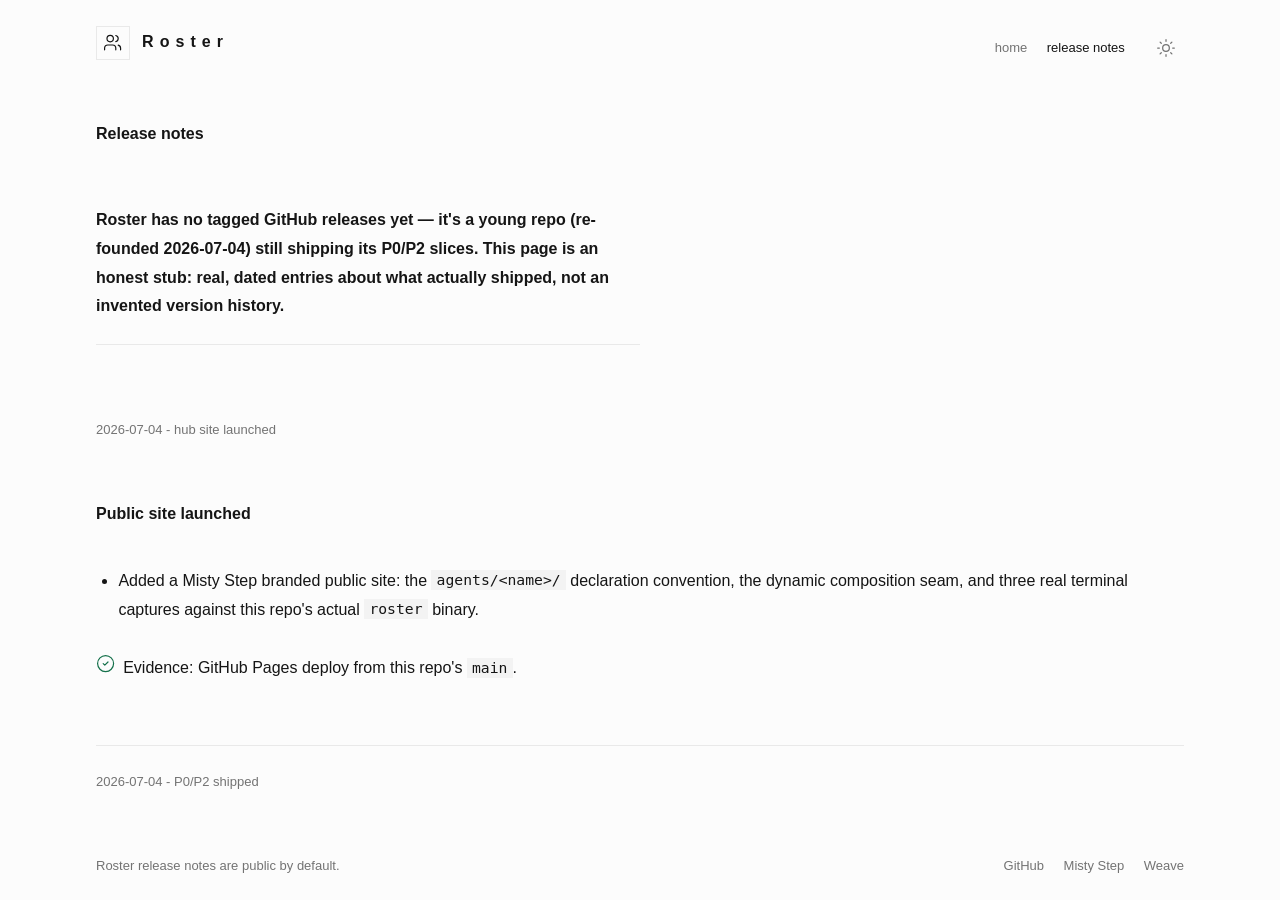
==== site/changelog.html @ 6fa7ceee "feat(site): add the Roster marketing site Pitches Roster as the declaration layer it actually is: ev" ====
<!doctype html>
<html lang="en">
  <head>
    <meta charset="utf-8" />
    <meta name="viewport" content="width=device-width, initial-scale=1" />
    <title>Roster release notes</title>
    <meta name="description" content="User-facing release notes for Roster." />
    <script>
      try {
        var m = localStorage.getItem('ae-mode');
        if (m === 'dark' || m === 'light') {
          document.documentElement.classList.add(m);
          document.documentElement.style.colorScheme = m;
        }
      } catch (e) {}
    </script>
    <link rel="stylesheet" href="aesthetic.css" />
    <link rel="stylesheet" href="marketing.css" />
  </head>
  <body>
    <svg aria-hidden="true" width="0" height="0" style="position: absolute">
      <symbol id="i-users" viewBox="0 0 24 24">
        <path d="M16 21v-2a4 4 0 0 0-4-4H6a4 4 0 0 0-4 4v2" />
        <path d="M16 3.128a4 4 0 0 1 0 7.744" />
        <path d="M22 21v-2a4 4 0 0 0-3-3.87" />
        <circle cx="9" cy="7" r="4" />
      </symbol>
      <symbol id="i-sun" viewBox="0 0 24 24">
        <circle cx="12" cy="12" r="4" />
        <path d="M12 2v2" />
        <path d="M12 20v2" />
        <path d="m4.93 4.93 1.41 1.41" />
        <path d="m17.66 17.66 1.41 1.41" />
        <path d="M2 12h2" />
        <path d="M20 12h2" />
        <path d="m6.34 17.66-1.41 1.41" />
        <path d="m19.07 4.93-1.41 1.41" />
      </symbol>
      <symbol id="i-moon" viewBox="0 0 24 24">
        <path d="M12 3a6 6 0 0 0 9 9 9 9 0 1 1-9-9Z" />
      </symbol>
      <symbol id="i-circle-check" viewBox="0 0 24 24">
        <circle cx="12" cy="12" r="10" />
        <path d="m9 12 2 2 4-4" />
      </symbol>
    </svg>

    <div class="ae-screen ae-wide">
      <header class="ae-bar msk-bar">
        <a class="ae-logo" href="./" aria-label="Roster home">
          <span class="ae-app-mark" aria-hidden="true">
            <svg class="ae-icon" data-lucide="users">
              <use href="#i-users" />
            </svg>
          </span>
          <span class="ae-name">Roster</span>
        </a>
        <span class="msk-actions">
          <nav class="ae-chrome msk-nav" aria-label="Site">
            <a href="./">home</a>
            <a href="changelog.html" aria-current="page">release notes</a>
          </nav>
          <button class="ae-mode" aria-label="toggle color mode">
            <svg class="ae-icon ae-sun"><use href="#i-sun" /></svg>
            <svg class="ae-icon ae-moon"><use href="#i-moon" /></svg>
          </button>
        </span>
      </header>

      <main class="ae-stage ae-stage-scroll">
        <article class="ae-doc msk-page" aria-labelledby="release-notes-title">
          <h1 id="release-notes-title">Release notes</h1>
          <p class="ae-lede">
            Roster has no tagged GitHub releases yet — it's a young repo
            (re-founded 2026-07-04) still shipping its P0/P2 slices. This page
            is an honest stub: real, dated entries about what actually
            shipped, not an invented version history.
          </p>

          <section class="msk-release">
            <p class="ae-chrome">2026-07-04 - hub site launched</p>
            <h2>Public site launched</h2>
            <ul>
              <li>
                Added a Misty Step branded public site: the
                <code>agents/&lt;name&gt;/</code> declaration convention, the
                dynamic composition seam, and three real terminal captures
                against this repo's actual <code>roster</code> binary.
              </li>
            </ul>
            <p class="ae-status">
              <svg class="ae-icon ae-ok" data-lucide="circle-check">
                <use href="#i-circle-check" />
              </svg>
              <span class="ae-status-label"
                >Evidence: GitHub Pages deploy from this repo's
                <code>main</code>.</span
              >
            </p>
          </section>

          <section class="msk-release">
            <p class="ae-chrome">2026-07-04 - P0/P2 shipped</p>
            <h2>Declare, list, materialize, brief, and sync agents</h2>
            <ul>
              <li>
                <code>roster list</code>, <code>roster show &lt;agent&gt;</code>,
                <code>roster materialize &lt;agent&gt; --harness
                &lt;target&gt;</code>, and <code>roster brief
                &lt;agent&gt;</code> (with <code>--card</code>,
                <code>--add-skill</code>, and <code>--add-mcp</code>
                overrides) read <code>agents/&lt;name&gt;/role.yaml</code> and
                <code>instructions.md</code> directly — no separate database.
              </li>
              <li>
                <code>roster sync</code> installs the default lead agent's
                harness-native files (<code>.codex/agents/lead.md</code>,
                <code>.claude/agents/lead.md</code>,
                <code>.pi/agents/lead.md</code>) without overwriting existing
                harness-kit bootstrap globals; <code>--disable</code> rolls
                it back via the same manifest.
              </li>
            </ul>
          </section>
        </article>
      </main>

      <footer class="ae-bar msk-footer">
        <p class="ae-chrome">Roster release notes are public by default.</p>
        <nav class="ae-foot-links ae-chrome" aria-label="Footer">
          <a
            data-footer-link="github"
            href="https://github.com/misty-step/roster"
            >GitHub</a
          >
          <a data-footer-link="misty-step" href="https://mistystep.io"
            >Misty Step</a
          >
          <a data-footer-link="weave" href="https://misty-step.github.io/weave/"
            >Weave</a
          >
        </nav>
      </footer>
    </div>

    <script src="mode.js"></script>
  </body>
</html>
---- site/aesthetic.css ----
/* ═══════════════════════════════════════════════════════════════════
   aesthetic v2.17.1
   The Misty Step design system. https://github.com/misty-step/aesthetic

   The law:
   · One size. Exactly one font size on every surface; the headline is
     heavier and blacker, never larger.
   · Three inks by three weights (400 / 550 / 800): nine registers.
   · The accent is yours. Define your scheme and use it with judgment;
     identity comes from ink, hairlines, type, and motion — never from
     a color-counting rule. Color earns its place; it is not ambient.
   · Status rides the glyph: danger, success, and warning color the
     Lucide icon, never the sentence, never a filled pill.
   · Every view fits the viewport. 100dvh screens, no page scrolling;
     when content exceeds one screen, a quiet nav swaps views.
   · Motion is feedback, never decoration: small, brief, eased, and
     gone when the user prefers reduced motion. State resolutions are
     gentler (--ae-gentle) and resolve once — success persists, it is
     never rewound. Nothing changes size while it animates.
   · Buttons are not links: contained ink shapes. Links navigate,
     buttons act.
   · Light and dark, defaulting to the system, with a user toggle.

   Steering: every token is a CSS custom property; downstream projects
   pin a named theme or steer the scheme — --ae-accent /
   --ae-accent-dark, and the status triplet when their domain needs
   different hues. Everything else is the shared identity.
   ═══════════════════════════════════════════════════════════════════ */

/* ── tokens ───────────────────────────────────────────────────────── */

:root {
  --ae-surface: #fcfcfc;
  --ae-wash: #f3f3f3;
  --ae-ink: #151515;
  --ae-ink-muted: #737373;
  --ae-ink-faint: #a3a3a3;
  --ae-line: #e9e9e9;
  --ae-accent: #2643d0;

  /* status inks: hue rides the glyph, words stay ink */
  --ae-ok: #15714b;
  --ae-warn: #8a5f32;
  --ae-err: #a84138;

  /* categorical inks: identity, not judgment — N agents, N series, N
     actors need N distinguishable hues with no severity meaning. Ride
     the word on .ae-chip (see below); this is the one place a hue is
     allowed to color text, because there is no glyph to carry it and
     nothing is being judged. */
  --ae-cat-0: #8c2f1f;
  --ae-cat-1: #2c6e62;
  --ae-cat-2: #a67c1e;
  --ae-cat-3: #6b4c86;
  --ae-cat-4: #46586b;
  --ae-cat-5: #5b7444;
  --ae-cat-6: #3d5a80;
  --ae-cat-7: #a1452e;

  /* dark counterparts, resolved by the mode blocks below */
  --ae-surface-dark: #121212;
  --ae-wash-dark: #1b1b1b;
  --ae-ink-dark: #ededed;
  --ae-ink-muted-dark: #8f8f8f;
  --ae-ink-faint-dark: #5c5c5c;
  --ae-line-dark: #262626;
  --ae-accent-dark: #8c9eff;
  --ae-ok-dark: #6fd2a8;
  --ae-warn-dark: #c49d72;
  --ae-err-dark: #e58379;
  --ae-cat-0-dark: #d06a4f;
  --ae-cat-1-dark: #54bba4;
  --ae-cat-2-dark: #d8b25a;
  --ae-cat-3-dark: #b98fe0;
  --ae-cat-4-dark: #93a8c2;
  --ae-cat-5-dark: #9bc47a;
  --ae-cat-6-dark: #7ea1d1;
  --ae-cat-7-dark: #e08a6a;

  --ae-font: 'Geist', 'Helvetica Neue', Helvetica, Arial, sans-serif;
  --ae-font-mono: 'Geist Mono', ui-monospace, SFMono-Regular, Menlo, monospace;

  --ae-w-regular: 400;
  --ae-w-medium: 550;
  --ae-w-black: 800;

  --ae-measure: 38rem; /* rem: bars in the 13px chrome register must not shrink the measure */
  --ae-measure-wide: 68rem;
  --ae-radius: 0;
  --ae-breakpoint-sm: 40rem; /* phones and narrow split-view: one-column data */
  --ae-breakpoint-md: 48rem; /* tablet portrait: shell chrome leaves the side */
  --ae-breakpoint-lg: 64rem; /* small laptop: boards can hold columns */

  /* the spacing scale: consumers use these instead of ad-hoc em values.
     The token-guard (015) will enforce them. Off-scale internal values
     are left as literals — the scale is the vocabulary going forward. */
  --ae-space-0: 0.1em; /* micro — tag padding, chrome adjustments */
  --ae-space-1: 0.25em; /* tight — icon gaps, control insets */
  --ae-space-2: 0.5em; /* small — button padding, small gaps */
  --ae-space-3: 0.75em; /* medium — control padding, row gaps */
  --ae-space-4: 1em; /* base — group padding, standard gap */
  --ae-space-5: 1.5em; /* comfortable — section internals */
  --ae-space-6: 2em; /* spacious — section gaps, stage padding */
  --ae-space-7: 2.5em; /* large — document section spacing */
  --ae-space-8: 3em; /* section — top-level margins */

  /* z-index scale: named layers so consumers don't guess at magic numbers */
  --ae-z-tip: 10; /* tooltips, hover whispers */
  --ae-z-toast: 100; /* toasts, persistent notifications */

  /* motion: feedback, never decoration */
  --ae-ease: cubic-bezier(0.23, 1, 0.32, 1);
  --ae-quick: 160ms;
  --ae-soft: 240ms;
  --ae-gentle: 480ms; /* state resolutions: slower than feedback, never abrupt */

  color-scheme: light dark;
}

/* named themes: opt-in flavor presets over the same token contract.
   Projects pin one on <html data-ae-theme="moss">, or include
   recipes/theme.js to let users switch. Theme presets steer accent and
   categorical inks; status semantics stay the house triplet unless a
   project deliberately overrides them. */
:root[data-ae-theme='ultramarine'] {
  --ae-accent: #2643d0;
  --ae-accent-dark: #8c9eff;
  --ae-cat-0: #8c2f1f;
  --ae-cat-1: #2c6e62;
  --ae-cat-2: #a67c1e;
  --ae-cat-3: #6b4c86;
  --ae-cat-4: #46586b;
  --ae-cat-5: #5b7444;
  --ae-cat-6: #3d5a80;
  --ae-cat-7: #a1452e;
  --ae-cat-0-dark: #d06a4f;
  --ae-cat-1-dark: #54bba4;
  --ae-cat-2-dark: #d8b25a;
  --ae-cat-3-dark: #b98fe0;
  --ae-cat-4-dark: #93a8c2;
  --ae-cat-5-dark: #9bc47a;
  --ae-cat-6-dark: #7ea1d1;
  --ae-cat-7-dark: #e08a6a;
}

:root[data-ae-theme='moss'] {
  --ae-accent: #2f6b3f;
  --ae-accent-dark: #80d98e;
  --ae-cat-0: #6f3f1f;
  --ae-cat-1: #2f6b3f;
  --ae-cat-2: #8a6a1f;
  --ae-cat-3: #5d5686;
  --ae-cat-4: #4b6470;
  --ae-cat-5: #55743d;
  --ae-cat-6: #3d6472;
  --ae-cat-7: #934b2f;
  --ae-cat-0-dark: #d28a5f;
  --ae-cat-1-dark: #80d98e;
  --ae-cat-2-dark: #d6b65c;
  --ae-cat-3-dark: #b8a8e8;
  --ae-cat-4-dark: #9ab8c4;
  --ae-cat-5-dark: #a8d68a;
  --ae-cat-6-dark: #88c4d2;
  --ae-cat-7-dark: #df8a62;
}

:root[data-ae-theme='ember'] {
  --ae-accent: #c2410c;
  --ae-accent-dark: #ff8a5c;
  --ae-cat-0: #9b2f1f;
  --ae-cat-1: #6b5a2f;
  --ae-cat-2: #8a5f32;
  --ae-cat-3: #6d4c86;
  --ae-cat-4: #5a6172;
  --ae-cat-5: #5b7444;
  --ae-cat-6: #3d5a80;
  --ae-cat-7: #a1452e;
  --ae-cat-0-dark: #f08a70;
  --ae-cat-1-dark: #c49d72;
  --ae-cat-2-dark: #ffb45c;
  --ae-cat-3-dark: #b98fe0;
  --ae-cat-4-dark: #93a8c2;
  --ae-cat-5-dark: #9bc47a;
  --ae-cat-6-dark: #7ea1d1;
  --ae-cat-7-dark: #ff8a5c;
}

:root[data-ae-theme='violet'] {
  --ae-accent: #6d28d9;
  --ae-accent-dark: #c4a3ff;
  --ae-cat-0: #8c2f5a;
  --ae-cat-1: #2c6e62;
  --ae-cat-2: #8a721e;
  --ae-cat-3: #6d28d9;
  --ae-cat-4: #46586b;
  --ae-cat-5: #5b7444;
  --ae-cat-6: #3d5a80;
  --ae-cat-7: #9945a1;
  --ae-cat-0-dark: #e08ab8;
  --ae-cat-1-dark: #54bba4;
  --ae-cat-2-dark: #d8b25a;
  --ae-cat-3-dark: #c4a3ff;
  --ae-cat-4-dark: #93a8c2;
  --ae-cat-5-dark: #9bc47a;
  --ae-cat-6-dark: #7ea1d1;
  --ae-cat-7-dark: #df8ae8;
}

/* auto dark: follows the OS unless the page pins a mode */
@media (prefers-color-scheme: dark) {
  :root:not(.light):not([data-ae-mode='light']) {
    --ae-surface: var(--ae-surface-dark);
    --ae-wash: var(--ae-wash-dark);
    --ae-ink: var(--ae-ink-dark);
    --ae-ink-muted: var(--ae-ink-muted-dark);
    --ae-ink-faint: var(--ae-ink-faint-dark);
    --ae-line: var(--ae-line-dark);
    --ae-accent: var(--ae-accent-dark);
    --ae-ok: var(--ae-ok-dark);
    --ae-warn: var(--ae-warn-dark);
    --ae-err: var(--ae-err-dark);
    --ae-cat-0: var(--ae-cat-0-dark);
    --ae-cat-1: var(--ae-cat-1-dark);
    --ae-cat-2: var(--ae-cat-2-dark);
    --ae-cat-3: var(--ae-cat-3-dark);
    --ae-cat-4: var(--ae-cat-4-dark);
    --ae-cat-5: var(--ae-cat-5-dark);
    --ae-cat-6: var(--ae-cat-6-dark);
    --ae-cat-7: var(--ae-cat-7-dark);
  }
}

/* pinned modes narrow color-scheme so UA widgets (scrollbars, form
   controls) match the pinned mode instead of following the OS */
.light,
[data-ae-mode='light'] {
  color-scheme: light;
}

/* pinned dark: class or attribute set by the site's mode toggle */
:root.dark,
:root[data-ae-mode='dark'] {
  color-scheme: dark;
  --ae-surface: var(--ae-surface-dark);
  --ae-wash: var(--ae-wash-dark);
  --ae-ink: var(--ae-ink-dark);
  --ae-ink-muted: var(--ae-ink-muted-dark);
  --ae-ink-faint: var(--ae-ink-faint-dark);
  --ae-line: var(--ae-line-dark);
  --ae-accent: var(--ae-accent-dark);
  --ae-ok: var(--ae-ok-dark);
  --ae-warn: var(--ae-warn-dark);
  --ae-err: var(--ae-err-dark);
  --ae-cat-0: var(--ae-cat-0-dark);
  --ae-cat-1: var(--ae-cat-1-dark);
  --ae-cat-2: var(--ae-cat-2-dark);
  --ae-cat-3: var(--ae-cat-3-dark);
  --ae-cat-4: var(--ae-cat-4-dark);
  --ae-cat-5: var(--ae-cat-5-dark);
  --ae-cat-6: var(--ae-cat-6-dark);
  --ae-cat-7: var(--ae-cat-7-dark);
}

/* ── base ─────────────────────────────────────────────────────────── */

html {
  scroll-behavior: auto;
}

body {
  margin: 0;
  background: var(--ae-surface);
  color: var(--ae-ink);
  font-family: var(--ae-font);
  font-size: 16px;
  font-weight: var(--ae-w-regular);
  line-height: 1.8;
  cursor: default; /* no I-beam on static text; pointer/text are earned */
  -webkit-font-smoothing: antialiased;
  text-rendering: optimizeLegibility;
}

/* one size: nothing earns scale, only ink and weight */
h1,
h2,
h3,
h4,
h5,
h6,
p,
li,
dt,
dd,
blockquote,
figcaption,
label,
input,
textarea,
button,
table {
  font-size: 1em;
  font-family: inherit;
  line-height: inherit;
  margin: 0;
}

code,
kbd,
pre,
samp {
  font-family: var(--ae-font-mono);
  font-size: 0.92em;
}

::selection {
  background: var(--ae-wash);
  color: var(--ae-ink);
}

:focus-visible {
  outline: 2px solid var(--ae-ink);
  outline-offset: 3px;
}

/* links: ink at rest, warm to accent on hover (the locked treatment).
   Approved alternates, documented for easy change, live in the README:
   marker sweep and draw-on-hover. */
a {
  color: inherit;
  cursor: pointer;
  text-decoration: underline;
  text-underline-offset: 0.2em;
  text-decoration-color: var(--ae-ink-faint);
  padding-block: 0.35em;
  margin-block: -0.35em;
  transition:
    color var(--ae-quick) var(--ae-ease),
    text-decoration-color var(--ae-quick) var(--ae-ease);
}

a:hover {
  color: var(--ae-accent);
  text-decoration-color: currentColor;
}

/* list rows: the whole row is the link, so the cursor never crosses a
   dead band between rows */
.ae-row-link {
  display: block;
  text-decoration: none;
  padding: 0.42em 0;
  margin-block: 0;
  color: inherit;
}

.ae-row-link:hover {
  color: inherit;
}

.ae-row-link .ae-item {
  transition: color var(--ae-quick) var(--ae-ease);
}

.ae-row-link:hover .ae-item {
  color: var(--ae-accent);
}

/* ── screens: every view fits the viewport ────────────────────────── */

/* the screen: one viewport, no page scroll */
.ae-screen {
  height: 100dvh;
  display: flex;
  flex-direction: column;
  overflow: hidden;
}

/* a bar: quiet chrome at the top or bottom of a screen */
.ae-bar {
  flex: none;
  width: min(var(--ae-measure), 100% - 5rem);
  margin-inline: auto;
  padding: 1.4em 0;
  display: flex;
  flex-wrap: wrap;
  align-items: baseline;
  justify-content: space-between;
  gap: 0.4em 1.5em;
}

/* the stage: the screen's content, vertically centered; a view that
   cannot fit scrolls inside the stage, never the page */
.ae-stage {
  flex: 1;
  min-height: 0;
  width: min(var(--ae-measure), 100% - 5rem);
  margin-inline: auto;
  display: flex;
  flex-direction: column;
  overflow-y: auto;
}

.ae-stage > * {
  margin-block: auto;
  padding-block: var(--ae-space-5);
}

/* long documents: top-aligned instead of centered */
.ae-stage-scroll > * {
  margin-block: 0;
  padding-block: var(--ae-space-6);
}

/* a wide screen: catalog, specimen, and dashboard shapes that cannot
   live in 38rem. One decision per screen — set it on .ae-screen. */
.ae-wide .ae-bar,
.ae-wide .ae-stage {
  width: min(var(--ae-measure-wide), 100% - 5rem);
}

/* a view: one screenful of content; remount to replay the entrance */
.ae-view {
  animation: ae-enter var(--ae-soft) var(--ae-ease) both;
}

/* hash-routed views: one mounts at a time; the display toggle remounts
   the view and replays its entrance (behavior: recipes/views.js) */
[data-route] {
  display: none;
}

[data-route].is-on {
  display: block;
}

@keyframes ae-enter {
  from {
    opacity: 0;
    transform: translateY(6px);
  }
}

/* the nav: quiet words with a sliding ink underline. The site positions
   .ae-nav-ind under the active item (left/width) on view change.
   .ae-tabs is the same instrument pointed at panels instead of views:
   role="tablist" buttons, aria-selected marks the open one. */
.ae-nav,
.ae-tabs {
  position: relative;
  display: flex;
  gap: var(--ae-space-6);
}

.ae-nav a,
.ae-nav button,
.ae-tabs a,
.ae-tabs button {
  background: transparent;
  border: 0;
  padding: 0 0 0.6em;
  margin-block: 0;
  cursor: pointer;
  color: var(--ae-ink-muted);
  font-weight: var(--ae-w-medium);
  text-decoration: none;
  transition: color var(--ae-quick) var(--ae-ease);
}

.ae-nav a:hover,
.ae-nav button:hover,
.ae-tabs a:hover,
.ae-tabs button:hover {
  color: var(--ae-ink);
}

.ae-nav [aria-current],
.ae-nav .is-active,
.ae-tabs [aria-current],
.ae-tabs [aria-selected='true'],
.ae-tabs .is-active {
  color: var(--ae-ink);
}

.ae-nav-ind {
  position: absolute;
  bottom: 0;
  height: 2px;
  background: var(--ae-ink);
  transition:
    left var(--ae-soft) var(--ae-ease),
    width var(--ae-soft) var(--ae-ease);
}

/* chrome: the one sanctioned second size. Content gets 16px; chrome
   (footers, utility links, metadata) gets 13px and muted ink. */
.ae-chrome {
  font-size: 13px;
  color: var(--ae-ink-muted);
}

.ae-chrome a {
  color: var(--ae-ink-muted);
  text-decoration: none;
}

.ae-chrome a:hover {
  color: var(--ae-ink);
}

/* the footer: hairline-topped, two ends, chrome register */
.ae-foot {
  font-size: 13px;
  color: var(--ae-ink-muted);
  border-top: 1px solid var(--ae-line);
  padding-top: var(--ae-space-4);
  display: flex;
  justify-content: space-between;
  align-items: center;
  gap: var(--ae-space-4) var(--ae-space-6);
  flex-wrap: wrap;
}

.ae-foot a {
  color: var(--ae-ink-muted);
  text-decoration: none;
}

.ae-foot a:hover {
  color: var(--ae-ink);
}

.ae-foot-links {
  display: inline-flex;
  gap: var(--ae-space-5);
  align-items: center;
}

/* icons: Lucide (ISC), inlined as SVG symbols. 1.5px stroke, round
   caps, sized to ride alongside text. */
.ae-icon {
  width: 1.2em;
  height: 1.2em;
  stroke: currentColor;
  stroke-width: 1.5;
  stroke-linecap: round;
  stroke-linejoin: round;
  fill: none;
  vertical-align: -0.2em;
}

/* icon-forward rows: Lucide gives the eye a scan target, but the law
   stays unchanged — status hue rides the SVG, words stay ink. */
.ae-status {
  display: inline-flex;
  align-items: baseline;
  gap: var(--ae-space-2);
  color: var(--ae-ink);
}

.ae-status .ae-icon {
  flex: none;
}

.ae-status-label {
  color: var(--ae-ink);
}

.ae-icon-row {
  display: grid;
  grid-template-columns: auto minmax(0, 1fr);
  align-items: baseline;
  gap: var(--ae-space-3);
  color: inherit;
  text-decoration: none;
}

.ae-list-icon {
  flex: none;
  color: var(--ae-ink-muted);
}

.ae-icon-row:hover .ae-list-icon {
  color: var(--ae-ink);
}

.ae-icon-row-main {
  min-width: 0;
  display: flex;
  flex-direction: column;
}

.ae-icon-row-meta {
  font-size: 13px;
  color: var(--ae-ink-muted);
}

/* decomposed list rows: incident feeds and dense activity lists should not
   collapse into "time · app · type · status" prose. Each field gets a
   label, a value, and an optional Lucide/app mark; status hue still rides
   only the glyph. Compose .ae-row-link when the whole row navigates. */
.ae-list-rows {
  display: grid;
  border-block: 1px solid var(--ae-line);
}

.ae-list-row {
  display: grid;
  grid-template-columns:
    minmax(5.5em, 0.8fr) minmax(9em, 1.25fr) minmax(9em, 1fr)
    minmax(7em, 0.9fr);
  align-items: center;
  gap: var(--ae-space-4);
  padding: 0.68em 0;
  border-bottom: 1px solid var(--ae-line);
  color: inherit;
  text-decoration: none;
}

.ae-list-row:last-child {
  border-bottom: 0;
}

.ae-list-row:hover {
  color: inherit;
}

.ae-list-cell {
  min-width: 0;
  display: grid;
  grid-template-columns: minmax(0, 1fr);
  column-gap: var(--ae-space-2);
  align-items: center;
}

.ae-list-cell:has(> .ae-icon),
.ae-list-cell:has(> .ae-app-mark) {
  grid-template-columns: auto minmax(0, 1fr);
}

.ae-list-cell > .ae-icon,
.ae-list-cell > .ae-app-mark {
  grid-column: 1;
  grid-row: 1 / span 2;
  align-self: center;
}

.ae-list-cell > .ae-icon:not(.ae-ok):not(.ae-warn):not(.ae-err) {
  flex: none;
  color: var(--ae-ink-muted);
}

.ae-list-label {
  grid-column: 1;
  font-family: var(--ae-font-mono);
  font-size: 11px;
  line-height: 1.2;
  letter-spacing: 0.12em;
  color: var(--ae-ink-faint);
  text-transform: uppercase;
  white-space: nowrap;
}

.ae-list-value {
  grid-column: 1;
  min-width: 0;
  color: var(--ae-ink);
  overflow: hidden;
  text-overflow: ellipsis;
  white-space: nowrap;
}

.ae-list-cell:has(> .ae-icon) > .ae-list-label,
.ae-list-cell:has(> .ae-icon) > .ae-list-value,
.ae-list-cell:has(> .ae-app-mark) > .ae-list-label,
.ae-list-cell:has(> .ae-app-mark) > .ae-list-value {
  grid-column: 2;
}

.ae-list-time .ae-list-value {
  font-family: var(--ae-font-mono);
  font-size: 13px;
  font-variant-numeric: tabular-nums;
  color: var(--ae-ink-muted);
}

.ae-list-status {
  justify-self: end;
}

.ae-list-status .ae-list-value {
  font-weight: var(--ae-w-medium);
}

/* app identity: a Lucide project mark sized by the register it lives
   in. The same mark works in a 13px rail and a 16px header. */
.ae-logo {
  display: inline-flex;
  align-items: center;
  gap: var(--ae-space-3);
  color: inherit;
  text-decoration: none;
  padding-block: 0.2em;
  margin-block: 0;
}

.ae-logo:hover {
  color: inherit;
}

.ae-logo .ae-name {
  transition: color var(--ae-quick) var(--ae-ease);
}

.ae-logo:hover .ae-name {
  color: var(--ae-accent);
}

.ae-logo-compact {
  gap: var(--ae-space-2);
  font-size: 13px;
}

.ae-app-mark {
  width: 2em;
  height: 2em;
  border: 1px solid var(--ae-line);
  color: var(--ae-ink);
  display: inline-flex;
  align-items: center;
  justify-content: center;
  flex: none;
}

.ae-app-mark .ae-icon {
  width: 1.2em;
  height: 1.2em;
  vertical-align: 0;
}

.ae-logo-compact .ae-app-mark {
  width: 1.8em;
  height: 1.8em;
}

/* the mode toggle: an icon button; sun and moon rotate-crossfade.
   Markup: button.ae-mode > svg.ae-icon.ae-sun + svg.ae-icon.ae-moon */
.ae-mode {
  position: relative;
  display: inline-flex;
  align-items: center;
  justify-content: center;
  width: 2.2em;
  height: 2.2em;
  background: transparent;
  border: 0;
  padding: 0;
  cursor: pointer;
  color: var(--ae-ink-muted);
  transition: color var(--ae-quick) var(--ae-ease);
}

/* the icons are absolutely stacked, so the button has no in-flow text;
   this zero-width space gives it a real baseline so bars can
   baseline-align it with neighboring links */
.ae-mode::before {
  content: '\200b';
}

.ae-mode:hover {
  color: var(--ae-ink);
}

.ae-mode .ae-icon {
  position: absolute;
  inset: 0;
  margin: auto;
  width: 1.25em;
  height: 1.25em;
  transition:
    opacity var(--ae-quick) var(--ae-ease),
    transform var(--ae-quick) var(--ae-ease);
}

.ae-mode .ae-sun {
  opacity: 1;
  transform: rotate(0) scale(1);
}

.ae-mode .ae-moon {
  opacity: 0;
  transform: rotate(-90deg) scale(0.6);
}

.dark .ae-mode .ae-sun,
[data-ae-mode='dark'] .ae-mode .ae-sun {
  opacity: 0;
  transform: rotate(90deg) scale(0.6);
}

.dark .ae-mode .ae-moon,
[data-ae-mode='dark'] .ae-mode .ae-moon {
  opacity: 1;
  transform: rotate(0) scale(1);
}

/* a panel: soft depth for dense content (forms). Radius stays 0. */
.ae-panel {
  background: var(--ae-surface);
  padding: var(--ae-space-6);
  box-shadow:
    0 1px 2px rgba(0, 0, 0, 0.04),
    0 8px 28px rgba(0, 0, 0, 0.06);
}

.dark .ae-panel,
[data-ae-mode='dark'] .ae-panel {
  background: var(--ae-wash);
  box-shadow: none;
}

/* auto dark (no pinned mode): panel and mode icon follow the OS */
@media (prefers-color-scheme: dark) {
  :root:not(.light):not([data-ae-mode='light']) .ae-panel {
    background: var(--ae-wash);
    box-shadow: none;
  }

  :root:not(.light):not([data-ae-mode='light']) .ae-mode .ae-sun {
    opacity: 0;
    transform: rotate(90deg) scale(0.6);
  }

  :root:not(.light):not([data-ae-mode='light']) .ae-mode .ae-moon {
    opacity: 1;
    transform: rotate(0) scale(1);
  }

  :root:not(.light):not([data-ae-mode='light']) dialog.ae-dialog {
    background: var(--ae-wash);
    box-shadow: none;
  }

  :root:not(.light):not([data-ae-mode='light']) dialog.ae-dialog::backdrop {
    background: rgba(18, 18, 18, 0.4);
  }

  :root:not(.light):not([data-ae-mode='light']) .ae-pop,
  :root:not(.light):not([data-ae-mode='light']) .ae-toast {
    background: var(--ae-wash);
    box-shadow: none;
  }

  :root:not(.light):not([data-ae-mode='light']) [data-ae-tip]::after {
    background: var(--ae-wash);
  }
}

/* the dialog: the panel costume in the top layer. A decision is asked
   in a soft-depth panel over a whisper of paper dim; Escape and the
   quiet button decline it. Pair with <dialog> + showModal(). */
dialog.ae-dialog {
  border: 0;
  border-radius: var(--ae-radius);
  background: var(--ae-surface);
  color: var(--ae-ink);
  width: min(26em, calc(100vw - 3em));
  box-sizing: border-box;
  padding: var(--ae-space-6);
  box-shadow:
    0 1px 2px rgba(0, 0, 0, 0.05),
    0 12px 36px rgba(0, 0, 0, 0.09);
}

dialog.ae-dialog[open] {
  animation: ae-enter var(--ae-soft) var(--ae-ease) both;
}

dialog.ae-dialog::backdrop {
  background: rgba(252, 252, 252, 0.4);
}

.dark dialog.ae-dialog,
[data-ae-mode='dark'] dialog.ae-dialog {
  background: var(--ae-wash);
  box-shadow: none;
}

.dark dialog.ae-dialog::backdrop,
[data-ae-mode='dark'] dialog.ae-dialog::backdrop {
  background: rgba(18, 18, 18, 0.4);
}

/* the dialog's title and action row */
.ae-dialog-title {
  font-weight: var(--ae-w-black);
  margin-bottom: var(--ae-space-2);
}

.ae-dialog-acts {
  display: flex;
  gap: var(--ae-space-4);
  justify-content: flex-end;
  margin-top: 1.8em;
}

/* the popover: a slip of surface anchored to its invoker — hairline
   frame, soft depth, no dim. Pair with the native popover attribute
   (or popovertarget); the recipe places it by the anchor. */
.ae-pop {
  position: fixed;
  inset: auto;
  margin: 0;
  border: 1px solid var(--ae-line);
  background: var(--ae-surface);
  color: var(--ae-ink);
  width: max-content;
  max-width: 22em;
  padding: 1em 1.2em;
  box-shadow:
    0 1px 2px rgba(0, 0, 0, 0.04),
    0 8px 28px rgba(0, 0, 0, 0.06);
}

.ae-pop:popover-open {
  animation: ae-enter var(--ae-quick) var(--ae-ease) both;
}

.ae-pop::backdrop {
  background: transparent;
}

/* a popover holding only a menu drops the padding; the menu's own
   inset carries it */
.ae-pop > .ae-menu:only-child {
  margin: -1em -1.2em;
  border: 0;
}

.dark .ae-pop,
[data-ae-mode='dark'] .ae-pop {
  background: var(--ae-wash);
  box-shadow: none;
}

/* the tip: a whisper that answers hover — chrome-register words in a
   hairline slip. Patience built in: it waits a beat on hover, answers
   focus at once. Set the words in data-ae-tip; keep them short. */
[data-ae-tip] {
  position: relative;
}

[data-ae-tip]::after {
  content: attr(data-ae-tip);
  position: absolute;
  bottom: calc(100% + 0.6em);
  left: 50%;
  transform: translateX(-50%);
  background: var(--ae-surface);
  color: var(--ae-ink-muted);
  border: 1px solid var(--ae-line);
  font-family: var(--ae-font);
  font-size: 13px;
  font-weight: var(--ae-w-regular);
  letter-spacing: normal;
  line-height: 1.5;
  padding: 0.25em 0.7em;
  white-space: nowrap;
  pointer-events: none;
  opacity: 0;
  z-index: var(--ae-z-tip);
  transition: opacity var(--ae-quick) var(--ae-ease);
}
[data-ae-tip]:hover::after {
  opacity: 1;
  transition-delay: 450ms;
}

[data-ae-tip]:focus-visible::after {
  opacity: 1;
}

.dark [data-ae-tip]::after,
[data-ae-mode='dark'] [data-ae-tip]::after {
  background: var(--ae-wash);
}

/* the toast: news arrives at the edge and waits to be read. The tray
   stacks bottom-right; each toast is a slip with the status on its
   glyph. It persists until dismissed or replaced — never an anxious
   timer by default. Behavior glue: recipes (aeToast). */
.ae-toasts {
  position: fixed;
  right: 1.4em;
  bottom: 1.4em;
  z-index: var(--ae-z-toast);
  display: flex;
  flex-direction: column;
  align-items: flex-end;
  gap: 0.6em;
}

.ae-toast {
  display: flex;
  align-items: baseline;
  gap: 0.6em;
  background: var(--ae-surface);
  border: 1px solid var(--ae-line);
  color: var(--ae-ink);
  font-size: 13px;
  line-height: 1.6;
  padding: 0.7em 1.1em;
  max-width: 26em;
  box-shadow:
    0 1px 2px rgba(0, 0, 0, 0.04),
    0 8px 28px rgba(0, 0, 0, 0.06);
  animation: ae-enter var(--ae-soft) var(--ae-ease) both;
}

.ae-toast.is-leaving {
  opacity: 0;
  transition: opacity var(--ae-quick) var(--ae-ease);
}

.ae-toast-x {
  background: transparent;
  border: 0;
  padding: 0;
  margin-left: 0.4em;
  min-width: 24px;
  min-height: 24px;
  display: inline-flex;
  align-items: center;
  justify-content: center;
  font-size: 13px;
  line-height: inherit;
  color: var(--ae-ink-faint);
  cursor: pointer;
  transition: color var(--ae-quick) var(--ae-ease);
}

.ae-toast-x:hover {
  color: var(--ae-ink);
}

.dark .ae-toast,
[data-ae-mode='dark'] .ae-toast {
  background: var(--ae-wash);
  box-shadow: none;
}

/* ── registers ────────────────────────────────────────────────────── */

/* the name: heavy and spaced, never large */
.ae-name {
  font-weight: var(--ae-w-black);
  letter-spacing: 0.38em;
}

a.ae-name {
  text-decoration: none;
}

/* the lede: the page's whole argument, plainly */
.ae-lede {
  max-width: 34em;
  text-wrap: pretty;
}

/* a group: whitespace is the only divider */
.ae-group {
  margin-bottom: 2.6em;
}

.ae-group:last-child {
  margin-bottom: 0;
}

.ae-group p {
  margin-bottom: 0.15em;
}

/* a group heading: muted, spaced, medium */
.ae-h {
  font-weight: var(--ae-w-medium);
  color: var(--ae-ink-muted);
  letter-spacing: 0.18em;
  margin-bottom: 0.7em;
}

/* an item that matters: medium ink */
.ae-item {
  font-weight: var(--ae-w-medium);
}

/* supporting matter: muted ink */
.ae-dim {
  color: var(--ae-ink-muted);
}

/* the accent: yours to define and spend with judgment */
.ae-accent {
  color: var(--ae-accent);
  font-weight: var(--ae-w-medium);
  text-decoration: underline;
  text-decoration-color: currentColor;
  text-underline-offset: 0.2em;
}

/* status inks: put these on the glyph (svg.ae-icon), never the
   sentence — the word stays ink, the icon carries the hue */
.ae-ok {
  color: var(--ae-ok);
}

.ae-warn {
  color: var(--ae-warn);
}

.ae-err {
  color: var(--ae-err);
}

/* the tag: a word in the plate-caption voice — mono, spaced, hairline
   at most. This is the badge, refused: no fill, no pill; status comes
   as a glyph beside the word, never as a colored box. */
.ae-tag {
  display: inline-block;
  font-family: var(--ae-font-mono);
  font-size: 11px;
  line-height: 1.6;
  letter-spacing: 0.14em;
  color: var(--ae-ink-muted);
  border: 1px solid var(--ae-line);
  padding: 0.1em 0.6em;
  vertical-align: 0.1em;
}

.ae-tag-bare {
  border: 0;
  padding: 0;
}

/* the chip: a categorical tag — N agents, N series, N actors need N
   distinguishable hues with no severity meaning. This is not status
   (.ae-ok/.ae-warn/.ae-err never apply here); the hue identifies, it
   doesn't judge, so it's the one place the law lets a hue ride the
   word instead of a glyph. Same grammar as .ae-tag — mono, hairline,
   no fill — with the category's hue on both the border and the word
   (currentColor ties them). Compose with .ae-cat-0 through .ae-cat-7;
   .ae-chip-sub holds an optional muted trailing detail. */
.ae-chip {
  display: inline-flex;
  align-items: baseline;
  gap: 0.5em;
  font-family: var(--ae-font-mono);
  font-size: 11px;
  line-height: 1.6;
  letter-spacing: 0.06em;
  border: 1px solid currentColor;
  padding: 0.12em 0.55em;
  color: var(--ae-ink-muted);
}

.ae-chip-sub {
  opacity: 0.75;
}

/* stat badges: a compact header summary, not a prose run. Values are
   tabular and strong; labels are quiet; status, when needed, rides the
   optional mark slot with .ae-ok/.ae-warn/.ae-err. Compose .ae-chip
   inside only for categorical side-detail, never severity. */
.ae-stat-badges {
  display: flex;
  flex-wrap: wrap;
  align-items: stretch;
  gap: var(--ae-space-2);
}

.ae-stat-badge {
  display: inline-flex;
  align-items: baseline;
  gap: var(--ae-space-2);
  border: 1px solid var(--ae-line);
  padding: 0.34em 0.65em;
  color: var(--ae-ink);
  white-space: nowrap;
}

.ae-stat-mark {
  font-family: var(--ae-font-mono);
  font-size: 13px;
  font-weight: var(--ae-w-black);
}

.ae-stat-value {
  font-family: var(--ae-font-mono);
  font-weight: var(--ae-w-medium);
  font-variant-numeric: tabular-nums;
}

.ae-stat-label {
  color: var(--ae-ink-muted);
}

.ae-stat-badge .ae-chip {
  margin-left: var(--ae-space-1);
}

.ae-cat-0 {
  color: var(--ae-cat-0);
}

.ae-cat-1 {
  color: var(--ae-cat-1);
}

.ae-cat-2 {
  color: var(--ae-cat-2);
}

.ae-cat-3 {
  color: var(--ae-cat-3);
}

.ae-cat-4 {
  color: var(--ae-cat-4);
}

.ae-cat-5 {
  color: var(--ae-cat-5);
}

.ae-cat-6 {
  color: var(--ae-cat-6);
}

.ae-cat-7 {
  color: var(--ae-cat-7);
}

/* the keycap: a quiet square of wash around the key's name */
kbd {
  background: var(--ae-wash);
  border: 1px solid var(--ae-line);
  padding: 0.08em 0.5em;
}

/* ── forms: a line, not a box ─────────────────────────────────────── */

.ae-label {
  display: block;
  font-weight: var(--ae-w-medium);
  margin-bottom: var(--ae-space-0);
}

.ae-input {
  display: block;
  width: 100%;
  box-sizing: border-box;
  background: transparent;
  color: var(--ae-ink);
  cursor: text;
  border: 0;
  border-bottom: 1px solid var(--ae-line);
  border-radius: var(--ae-radius);
  padding: 0.4em 0 calc(0.4em - 1px);
  transition: border-color var(--ae-quick) var(--ae-ease);
}

.ae-input::placeholder {
  color: var(--ae-ink-faint);
}

/* the focus ring: a 2px underline (not 1px) so the state reads at a
   glance, never a glow. padding-bottom compensates the extra px so
   the field doesn't shift height on focus. */
.ae-input:focus-visible {
  outline: none;
  border-bottom-width: 2px;
  border-bottom-color: var(--ae-ink);
}

textarea.ae-input {
  resize: none;
  min-height: 5.5em;
}

/* field validation: the line confesses, the glyph carries the hue,
   the sentence stays ink. Set aria-invalid on the field; put the
   message in a field note with a status icon. */
.ae-input[aria-invalid='true'] {
  border-bottom-color: var(--ae-err);
}

.ae-field-note {
  display: flex;
  align-items: baseline;
  gap: 0.45em;
  font-size: 13px;
  color: var(--ae-ink-muted);
  margin-top: 0.4em;
}

/* buttons are not links: contained shape, ink, never resizing.
   Primary is solid ink by default; .ae-button-quiet is the hairline
   secondary. Spend the accent on a button when the project's scheme calls
   for it — where the accent goes is the consumer's judgment, not a rule. */
.ae-button {
  display: inline-flex;
  align-items: center;
  justify-content: center;
  gap: var(--ae-space-2);
  background: var(--ae-ink);
  border: 1px solid var(--ae-ink);
  border-radius: var(--ae-radius);
  color: var(--ae-surface);
  font-weight: var(--ae-w-medium);
  padding: 0.55em 1.5em;
  min-height: 44px;
  cursor: pointer;
  transition:
    opacity var(--ae-quick) var(--ae-ease),
    background-color var(--ae-quick) var(--ae-ease),
    transform var(--ae-quick) var(--ae-ease);
}

.ae-button:hover {
  opacity: 0.9;
}

.ae-button:active {
  transform: translateY(1px) scale(0.99);
}

.ae-button:disabled {
  cursor: default;
  opacity: 0.7;
  transform: none;
}

.ae-button-quiet {
  background: transparent;
  color: var(--ae-ink);
}

.ae-button-quiet:hover {
  background: var(--ae-wash);
  opacity: 1;
}

/* the compact scale: a button living in the 13px chrome register —
   toolbars, table rows, rails. Same shapes, smaller breath. */
.ae-button-compact {
  font-size: 13px;
  padding: 0.35em 1em;
  min-height: 32px;
}

/* the send moment: the label gives way to the resolved state, gently,
   once. Success persists — disable the button instead of resetting it.
   Markup: <button class="ae-button ae-send">
             <span class="ae-send-label">Send message</span>
             <span class="ae-send-done" aria-hidden="true">Sent
               <svg class="ae-icon">…check…</svg></span>
           </button>
   Add .is-sent to resolve. The status icon sits AFTER the word.
   The button never changes size: the resting label defines the box and
   the resolved layer is absolutely stacked over it. */
.ae-send {
  position: relative;
  overflow: hidden;
}

.ae-send .ae-send-label,
.ae-send .ae-send-done {
  display: inline-flex;
  align-items: center;
  gap: var(--ae-space-2);
  transition:
    opacity var(--ae-gentle) var(--ae-ease),
    transform var(--ae-gentle) var(--ae-ease);
}

.ae-send .ae-send-done {
  position: absolute;
  inset: 0;
  justify-content: center;
  opacity: 0;
  transform: translateY(45%);
}

.ae-send.is-sent .ae-send-label {
  opacity: 0;
  transform: translateY(-55%);
}

.ae-send.is-sent .ae-send-done {
  opacity: 1;
  transform: translateY(0);
}

.ae-send.is-sent,
.ae-send.is-sent:disabled {
  opacity: 1;
}

/* ── choice marks: squares, since radius is 0 everywhere ──────────── */

/* a choice row: the mark and its words share a line and one cursor */
.ae-choice {
  display: flex;
  align-items: center;
  gap: 0.65em;
  cursor: pointer;
}

.ae-choice + .ae-choice {
  margin-top: 0.3em;
}

/* the checkbox: a pen-stroke square that fills with ink; the check is
   drawn in surface. The radio is the same square holding an ink core —
   a circle would be the only curve in the system, so there isn't one. */
input.ae-check,
input.ae-radio {
  appearance: none;
  width: 1em;
  height: 1em;
  flex: none;
  margin: 0;
  display: inline-grid;
  place-content: center;
  background: transparent;
  border: 1px solid var(--ae-ink-muted);
  border-radius: var(--ae-radius);
  cursor: pointer;
  vertical-align: -0.12em;
  transition:
    border-color var(--ae-quick) var(--ae-ease),
    background-color var(--ae-quick) var(--ae-ease);
}

input.ae-check:hover,
input.ae-radio:hover,
.ae-choice:hover input.ae-check,
.ae-choice:hover input.ae-radio {
  border-color: var(--ae-ink);
}

input.ae-check::before {
  content: '';
  width: 0.55em;
  height: 0.3em;
  margin-top: -0.12em;
  border-left: 2px solid var(--ae-surface);
  border-bottom: 2px solid var(--ae-surface);
  transform: rotate(-45deg);
  opacity: 0;
  transition: opacity var(--ae-quick) var(--ae-ease);
}

input.ae-check:checked {
  background: var(--ae-ink);
  border-color: var(--ae-ink);
}

input.ae-check:checked::before {
  opacity: 1;
}

input.ae-radio::before {
  content: '';
  width: 0.42em;
  height: 0.42em;
  background: var(--ae-ink);
  opacity: 0;
  transition: opacity var(--ae-quick) var(--ae-ease);
}

input.ae-radio:checked {
  border-color: var(--ae-ink);
}

input.ae-radio:checked::before {
  opacity: 1;
}

input.ae-check:disabled,
input.ae-radio:disabled,
input.ae-switch:disabled {
  opacity: 0.45;
  cursor: default;
}

/* the switch: a hairline channel and an ink slide — state reads from
   position and fill, never from a green pill. The slide is the
   feedback; it resolves once per flip. */
input.ae-switch {
  appearance: none;
  position: relative;
  width: 2.1em;
  height: 1.15em;
  flex: none;
  margin: 0;
  background: transparent;
  border: 1px solid var(--ae-ink-muted);
  border-radius: var(--ae-radius);
  cursor: pointer;
  vertical-align: -0.18em;
  transition: border-color var(--ae-quick) var(--ae-ease);
}

input.ae-switch::before {
  content: '';
  position: absolute;
  top: 0.14em;
  bottom: 0.14em;
  left: 0.14em;
  width: 0.68em;
  background: var(--ae-ink-muted);
  transition:
    left var(--ae-quick) var(--ae-ease),
    background-color var(--ae-quick) var(--ae-ease);
}

input.ae-switch:hover {
  border-color: var(--ae-ink);
}

input.ae-switch:checked {
  border-color: var(--ae-ink);
}

input.ae-switch:checked::before {
  left: calc(100% - 0.82em);
  background: var(--ae-ink);
}

/* ── data: the table is an instrument, framed as a plate ──────────── */

/* the table: terminal density — 13px mono, lowercase headers on a
   wash band, hairline row rules. A column header shares its column's
   alignment: put .num on the th AND its tds. */
.ae-table {
  width: 100%;
  border-collapse: collapse;
  font-family: var(--ae-font-mono);
  font-size: 13px;
  line-height: 1.7;
}

.ae-table th {
  text-align: left;
  font-weight: var(--ae-w-regular);
  letter-spacing: 0.08em;
  color: var(--ae-ink);
  background: var(--ae-wash);
  padding: 0.45em 1.4em 0.45em 0.7em;
}

.ae-table td {
  border-top: 1px solid var(--ae-line);
  padding: 0.42em 1.4em 0.42em 0.7em;
}

.ae-table tbody tr:first-child td {
  border-top: 0;
}

.ae-table .num {
  text-align: right;
}

.ae-table .ae-item {
  font-weight: var(--ae-w-medium);
}

/* sm table stack: add data-label to each td when a dense instrument must
   survive phone width. The row becomes a ruled list of label/value pairs
   instead of shrinking columns until they are unreadable. */
@media (max-width: 40rem) {
  .ae-table:has(td[data-label]) {
    display: block;
  }

  .ae-table:has(td[data-label]) thead {
    display: none;
  }

  .ae-table:has(td[data-label]) tbody,
  .ae-table:has(td[data-label]) tr,
  .ae-table:has(td[data-label]) td {
    display: block;
  }

  .ae-table:has(td[data-label]) tbody tr {
    border-top: 1px solid var(--ae-line);
    padding: 0.55em 0;
  }

  .ae-table:has(td[data-label]) tbody tr:first-child {
    border-top: 0;
  }

  .ae-table:has(td[data-label]) td {
    border-top: 0;
    padding: 0.16em 0;
    display: grid;
    grid-template-columns: minmax(7em, 0.45fr) minmax(0, 1fr);
    gap: var(--ae-space-3);
    text-align: left;
    white-space: normal;
    overflow-wrap: anywhere;
  }

  .ae-table:has(td[data-label]) td::before {
    content: attr(data-label);
    color: var(--ae-ink-faint);
    font-weight: var(--ae-w-regular);
    letter-spacing: 0.08em;
    text-align: left;
  }

  .ae-table:has(td[data-label]) td.num {
    text-align: right;
  }
}

/* the plate: a numbered figure frame around a table or specimen —
   mono caption above, hairline frame, footnote rule below */
.ae-plate {
  border: 1px solid var(--ae-line);
  padding: 1.4em 1.6em 1.2em;
}

.ae-plate-cap {
  font-family: var(--ae-font-mono);
  font-size: 11px;
  letter-spacing: 0.14em;
  color: var(--ae-ink-muted);
  margin-bottom: var(--ae-space-4);
}

.ae-plate-note {
  font-size: 13px;
  color: var(--ae-ink-faint);
  border-top: 1px solid var(--ae-line);
  padding-top: 0.8em;
  margin-top: 1.1em;
}

/* the trail: a chronological run of events as the conversation it is —
   a hairline spine, an ink tick per entry, time and actor in the
   instrument register, the body in prose. Not a table: entries carry
   variable-length bodies and states, so alignment comes from the spine,
   not columns. The tick is a square, never a circle — the choice mark's
   rule holds here too. Status, if an entry carries one, rides a glyph
   in the body, never the tick or a filled pill. */
.ae-trail {
  list-style: none;
  margin: 0 0 0 0.25em;
  padding: 0;
  border-left: 1px solid var(--ae-line);
}

.ae-trail-item {
  position: relative;
  padding: 0 0 1.3em 1.5em;
}

.ae-trail-item:last-child {
  padding-bottom: 0;
}

.ae-trail-item::before {
  content: '';
  position: absolute;
  left: -0.31em;
  top: 0.5em;
  width: 0.5em;
  height: 0.5em;
  background: var(--ae-ink-faint);
}

.ae-trail-item.is-active::before {
  background: var(--ae-accent);
}

.ae-trail-head {
  display: flex;
  align-items: baseline;
  gap: 0.7em;
  flex-wrap: wrap;
  margin-bottom: 0.25em;
}

.ae-trail-time {
  font-family: var(--ae-font-mono);
  font-size: 11px;
  letter-spacing: 0.06em;
  color: var(--ae-ink-muted);
}

.ae-trail-who {
  font-family: var(--ae-font-mono);
  font-size: 11px;
  letter-spacing: 0.04em;
  color: var(--ae-ink-muted);
  border: 1px solid currentColor;
  padding: 0.1em 0.55em;
}

.ae-trail-body {
  font-size: 13px;
  color: var(--ae-ink);
}

.ae-trail-body .ae-dim {
  color: var(--ae-ink-muted);
}

/* the wall: a grid of instrument cards for many-of-a-kind status —
   services, agents, targets. Each card is a hairline plate; status
   rides the glyph (.ae-ok/.ae-warn/.ae-err on .ae-wall-mark), never a
   filled tile or a colored border. The right column is optional: a
   figure, a timestamp, a trace of recent readings. */
.ae-wall {
  display: grid;
  grid-template-columns: repeat(auto-fit, minmax(19rem, 1fr));
  gap: var(--ae-space-6);
}

.ae-wall-card {
  border: 1px solid var(--ae-line);
  padding: var(--ae-space-4) var(--ae-space-5);
  display: grid;
  grid-template-columns: 1fr auto;
  gap: var(--ae-space-4);
}

.ae-wall-head {
  display: flex;
  flex-wrap: wrap;
  align-items: baseline;
  gap: var(--ae-space-2) var(--ae-space-3);
}

.ae-wall-mark {
  font-family: var(--ae-font-mono);
  font-weight: var(--ae-w-black);
  flex: none;
}

.ae-wall-mark.ae-icon {
  width: 1.1em;
  height: 1.1em;
  vertical-align: -0.18em;
}

.ae-wall-meta {
  font-size: 13px;
  color: var(--ae-ink-muted);
  margin-top: 0.2em;
}

.ae-wall-figure {
  text-align: right;
}

.ae-wall-figure .ae-num {
  display: block;
}

.ae-wall-time {
  font-size: 13px;
  color: var(--ae-ink-muted);
}

/* a trace: the wall figure's recent-readings strip — glyphs, not a
   sparkline; the discrete cousin of .ae-spark */
.ae-wall-trace {
  display: inline-flex;
  align-items: center;
  justify-content: flex-end;
  gap: 0.18em;
  color: var(--ae-ink-muted);
  white-space: nowrap;
}

.ae-wall-trace .ae-icon {
  width: 1em;
  height: 1em;
  vertical-align: 0;
}

/* the board: several columns of comparable work. Columns are hairline
   lanes, not cards inside cards; at narrow widths they stack before their
   contents are squeezed. */
.ae-board {
  display: grid;
  grid-template-columns: repeat(auto-fit, minmax(min(100%, 18rem), 1fr));
  gap: var(--ae-space-6);
  align-items: start;
}

.ae-column {
  min-width: 0;
  border-top: 1px solid var(--ae-line);
  padding-top: var(--ae-space-4);
}

.ae-column-head {
  display: flex;
  align-items: baseline;
  justify-content: space-between;
  gap: var(--ae-space-4);
  margin-bottom: var(--ae-space-4);
}

.ae-column-title {
  font-weight: var(--ae-w-medium);
}

.ae-column-meta {
  font-family: var(--ae-font-mono);
  font-size: 13px;
  color: var(--ae-ink-muted);
  white-space: nowrap;
}

.ae-column-body {
  display: grid;
  gap: var(--ae-space-3);
}

.ae-board-card {
  border-top: 1px solid var(--ae-line);
  padding-top: var(--ae-space-3);
}

.ae-board-card:first-child {
  border-top: 0;
  padding-top: 0;
}

/* ── instruments: ink on a ruled line ─────────────────────────────── */

/* the meter: a wash channel and an ink fill — a ruled line, never a
   glowing pill. The fill takes a status ink only when the level IS
   the signal (thresholds); ticks are hairline marks. Width changes
   are state resolutions: gentle, once. */
.ae-meter {
  position: relative;
  height: 4px;
  background: var(--ae-wash);
  border: 1px solid var(--ae-line);
}

.ae-meter-fill {
  position: absolute;
  inset: 0 auto 0 0;
  background: var(--ae-ink);
  transition: width var(--ae-gentle) var(--ae-ease);
}

.ae-meter-fill.ae-ok {
  background: var(--ae-ok);
}

.ae-meter-fill.ae-warn {
  background: var(--ae-warn);
}

.ae-meter-fill.ae-err {
  background: var(--ae-err);
}

.ae-meter-mark {
  position: absolute;
  top: -3px;
  bottom: -3px;
  width: 1px;
  background: var(--ae-ink-muted);
}

/* figures: tabular numerals that tick without jitter. Compose with the
   weights — a hero figure is 800 and isolated, never larger. */
.ae-num {
  font-family: var(--ae-font-mono);
  font-variant-numeric: tabular-nums;
}

/* the strong register: the one loud thing, by weight alone */
.ae-strong {
  font-weight: var(--ae-w-black);
}

/* a delta: the arrow carries the hue, the figure stays ink */
.ae-delta {
  display: inline-flex;
  align-items: baseline;
  gap: 0.35em;
}

/* the spark: a pen-stroke trend — no axes, no area fill. Inline SVG:
   <svg class="ae-spark" viewBox="0 0 100 24" preserveAspectRatio="none">
     <polyline points="0,18 20,14 40,16 60,9 80,11 100,4" /></svg> */
.ae-spark {
  width: 7em;
  height: 1.1em;
  stroke: currentColor;
  stroke-width: 1.5;
  stroke-linecap: round;
  stroke-linejoin: round;
  fill: none;
  vertical-align: -0.15em;
}

/* the interval: the meter with a spread. A ruled track carrying a
   [lo,hi] range band and a mean tick, so a score reads as a level AND
   its confidence — and where two bands share a column, the lead is
   inside the spread (the certification read). Marks are positioned by
   inline left/width %, exactly like the meter. Every mark is a
   rectangle, so radius 0 holds (round marks are the scatter's pen). */
.ae-ci {
  position: relative;
  height: 1.6em;
}

.ae-ci::before {
  /* the shared baseline rule the interval sits on */
  content: '';
  position: absolute;
  inset: 50% 0 auto;
  height: 1px;
  background: var(--ae-line);
}

/* the [lo,hi] range band: a bounded mass with a hairline edge — never a
   filled status pill. It draws in once from the mean (the meter's
   width-as-resolution), gentle and only on first render. */
.ae-ci-band {
  position: absolute;
  top: 50%;
  height: 10px;
  transform: translateY(-50%);
  transform-origin: center;
  background: color-mix(in oklab, var(--ae-ink) 9%, var(--ae-surface));
  border: 1px solid var(--ae-ink-faint);
  animation: ae-ci-draw var(--ae-soft) var(--ae-ease) both;
}

@keyframes ae-ci-draw {
  from {
    transform: translateY(-50%) scaleX(0.04);
  }
}

/* the mean: a single ink tick, like .ae-meter-mark. is-lead spends the
   accent on it — one accent role per view, the consumer's to assign. */
.ae-ci-mean {
  position: absolute;
  top: 50%;
  width: 2px;
  height: 1.15em;
  transform: translate(-50%, -50%);
  background: var(--ae-ink);
}

.ae-ci.is-lead .ae-ci-mean {
  background: var(--ae-accent);
}

/* the no-fill variant: a thin lo→hi rule with square end caps, for a
   field that should read as points rather than mass */
.ae-ci-whisker {
  position: absolute;
  top: 50%;
  height: 1px;
  transform: translateY(-50%);
  background: var(--ae-ink-muted);
}

.ae-ci-cap {
  position: absolute;
  top: 50%;
  width: 1px;
  height: 0.8em;
  transform: translate(-50%, -50%);
  background: var(--ae-ink-muted);
}

/* hover (or keyboard focus) reveals the exact figures at the track's
   right edge — surface-backed so it rides over the baseline rule with
   no layout shift. The mark carries the field; the numbers stay exact
   on inspection. */
.ae-ci-detail {
  position: absolute;
  right: 0;
  top: 50%;
  transform: translateY(-50%);
  display: inline-flex;
  align-items: baseline;
  gap: var(--ae-space-2);
  padding: 0.1em 0.2em 0.1em 0.7em;
  background: var(--ae-surface);
  font-family: var(--ae-font-mono);
  font-size: 11px;
  font-variant-numeric: tabular-nums;
  color: var(--ae-ink);
  white-space: nowrap;
  opacity: 0;
  pointer-events: none;
  transition: opacity var(--ae-quick) var(--ae-ease);
}

.ae-ci-detail .ae-ci-bound {
  color: var(--ae-ink-faint);
}

.ae-ci:hover .ae-ci-detail,
.ae-ci:focus-within .ae-ci-detail {
  opacity: 1;
}

/* touch has no hover: show the exact figures by default there, so the
   precise read is never pointer-only. Screen readers get them from the
   element's aria-label (role="img"). */
@media (hover: none) {
  .ae-ci-detail {
    opacity: 1;
  }
}

/* the plane: an XY field — cost against quality — with a Pareto
   frontier. Like .ae-spark, the kit dresses a consumer-authored <svg>
   (the consumer owns the data and the projection); round dots are the
   pen (SVG <circle>, never a CSS radius), the frame/axes/ticks stay
   radius 0. Default composition = frontier: a dashed guide threads the
   non-dominated points, the pick is the lone accent dot, the rest drop
   to faint. */
.ae-plot {
  display: block;
  width: 100%;
  height: auto;
  font-family: var(--ae-font-mono);
}
.ae-plot-axis {
  fill: none;
  stroke: var(--ae-line);
  stroke-width: 1;
}
.ae-plot-tick {
  stroke: var(--ae-line);
  stroke-width: 1;
}
.ae-plot-ticklabel {
  fill: var(--ae-ink-faint);
  font-size: 11px;
  letter-spacing: 0.04em;
}
.ae-plot-axislabel {
  fill: var(--ae-ink-muted);
  font-size: 11px;
  letter-spacing: 0.12em;
}
.ae-plot-frontier {
  fill: none;
  stroke: var(--ae-ink);
  stroke-width: 1.5;
  stroke-dasharray: 5 4;
  stroke-linecap: round;
  stroke-linejoin: round;
}
.ae-plot-crosshair {
  stroke: var(--ae-ink-faint);
  stroke-width: 1;
  stroke-dasharray: 2 3;
}
.ae-plot-dot {
  fill: var(--ae-ink);
  transition: fill var(--ae-soft) var(--ae-ease);
}
.ae-plot-dot.is-dominated {
  fill: var(--ae-ink-faint);
}
.ae-plot-dot.is-chosen {
  fill: var(--ae-accent);
}
.ae-plot-ring {
  fill: none;
  stroke: var(--ae-ink-muted);
  stroke-width: 1.5;
}
.ae-plot-label {
  fill: var(--ae-ink-muted);
  font-size: 11px;
  letter-spacing: 0.02em;
}
.ae-plot-label.is-dominated {
  fill: var(--ae-ink-faint);
}
.ae-plot-label.is-chosen {
  fill: var(--ae-accent);
}

/* a gate-failed datum is a colored mark where its dot would sit —
   status rides the glyph; compose with .ae-ok / .ae-warn / .ae-err */
.ae-plot-glyph {
  fill: none;
  stroke: var(--ae-ink);
  stroke-width: 2;
  stroke-linecap: round;
}
.ae-plot-glyph.ae-ok {
  stroke: var(--ae-ok);
}
.ae-plot-glyph.ae-warn {
  stroke: var(--ae-warn);
}
.ae-plot-glyph.ae-err {
  stroke: var(--ae-err);
}

/* the flow: a pipeline as a diagram — hairline-framed nodes (hard
   corners, radius 0) joined by orthogonal ink wires. Like the plot, the
   kit dresses a consumer-authored <svg> so node and wire geometry share
   one coordinate space; non-scaling strokes keep hairlines 1px at any
   fit. State rides the frame and a glyph (✓ done, ✗ failed), the running
   stage takes the accent, locked stages go dashed-faint. The default is
   the spine: a row of stages, the gate/lineage backbone. */
.ae-flow {
  display: block;
  width: 100%;
  height: auto;
}
.ae-node {
  fill: var(--ae-surface);
  stroke: var(--ae-line);
  stroke-width: 1;
  vector-effect: non-scaling-stroke;
}
.ae-node.is-done {
  stroke: var(--ae-ink-muted);
}
.ae-node.is-active {
  stroke: var(--ae-accent);
  stroke-width: 1.5;
}
.ae-node.is-locked {
  fill: var(--ae-wash);
  stroke: var(--ae-ink-faint);
  stroke-dasharray: 3 3;
}
.ae-node.is-failed {
  stroke: var(--ae-err);
}

/* the node label — the 13px instrument register, ink. State lives in the
   frame and the glyph; only the running stage spends the accent. */
.ae-node-label {
  fill: var(--ae-ink);
  font-family: var(--ae-font);
  font-size: 13px;
  font-weight: var(--ae-w-medium);
}
.ae-node-label.is-active {
  fill: var(--ae-accent);
  font-weight: var(--ae-w-black);
}
.ae-node-label.is-locked {
  fill: var(--ae-ink-faint);
  font-weight: var(--ae-w-regular);
}

/* a mono ordinal above the label, and mono in/out port labels at the
   node's edges (a node's typed interface) */
.ae-node-kicker {
  fill: var(--ae-ink-faint);
  font-family: var(--ae-font-mono);
  font-size: 11px;
  letter-spacing: 0.1em;
}
.ae-node-port {
  fill: var(--ae-ink-muted);
  font-family: var(--ae-font-mono);
  font-size: 11px;
  letter-spacing: 0.04em;
}
.ae-node-port.is-locked {
  fill: var(--ae-ink-faint);
}
.ae-node-stub {
  stroke: var(--ae-line);
  stroke-width: 1;
  vector-effect: non-scaling-stroke;
}

/* the wire: an orthogonal ink connector (H/V segments only), colored by
   the stage it feeds. A round junction marks a split or merge — the one
   round mark, like the spark's caps; the frames stay square. */
.ae-wire {
  fill: none;
  stroke: var(--ae-line);
  stroke-width: 1;
  vector-effect: non-scaling-stroke;
}
.ae-wire.is-reached {
  stroke: var(--ae-ink-muted);
}
.ae-wire.is-active {
  stroke: var(--ae-accent);
}
.ae-wire.is-locked {
  stroke: var(--ae-ink-faint);
  stroke-dasharray: 3 3;
}
.ae-wire-junction {
  fill: var(--ae-ink-muted);
}
.ae-wire-junction.is-active {
  fill: var(--ae-accent);
}

/* ── choice controls: rows that open ──────────────────────────────── */

/* a setting is a quiet hairline row — label left, current value right
   in muted ink; activating it opens a chooser beneath. Progressive
   disclosure: the form rests as a column of lines. */
.ae-settings {
  border-bottom: 1px solid var(--ae-line);
}

.ae-setting {
  display: flex;
  width: 100%;
  justify-content: space-between;
  align-items: baseline;
  gap: var(--ae-space-5);
  background: transparent;
  border: 0;
  border-top: 1px solid var(--ae-line);
  border-radius: var(--ae-radius);
  padding: 0.8em 0;
  margin: 0;
  font: inherit;
  line-height: inherit;
  color: var(--ae-ink);
  font-weight: var(--ae-w-medium);
  text-align: left;
  cursor: pointer;
}

.ae-setting-val {
  color: var(--ae-ink-muted);
  font-weight: var(--ae-w-regular);
  transition: color var(--ae-quick) var(--ae-ease);
}

.ae-setting:hover .ae-setting-val {
  color: var(--ae-ink);
}

/* the chooser: folds open under its row — the smooth expand is
   feedback to the activation, once per action */
.ae-setting-panel {
  display: grid;
  grid-template-rows: 0fr;
  transition: grid-template-rows var(--ae-soft) var(--ae-ease);
}

.ae-setting-panel.is-open {
  grid-template-rows: 1fr;
}

.ae-setting-panel > * {
  overflow: hidden;
  min-height: 0;

  /* the child's border and padding outlive a 0fr row; stop painting
     them once the fold completes */
  visibility: hidden;
  transition: visibility 0s var(--ae-soft);
}

.ae-setting-panel.is-open > * {
  visibility: visible;
  transition: visibility 0s;
}

/* the menu: a quiet option list (also the long-select answer) */
.ae-menu {
  margin: 0 0 0.9em;
  padding: 0.3em 0;
  border: 1px solid var(--ae-line);
  background: var(--ae-surface);
  max-height: 14em;
  overflow-y: auto;
}

.ae-menu button {
  display: block;
  width: 100%;
  text-align: left;
  background: transparent;
  border: 0;
  border-radius: var(--ae-radius);
  font: inherit;
  font-size: 13px;
  line-height: 1.7;
  color: var(--ae-ink-muted);
  padding: 0.4em 1.1em;
  cursor: pointer;
  transition:
    color var(--ae-quick) var(--ae-ease),
    background-color var(--ae-quick) var(--ae-ease);
}

.ae-menu button:hover {
  background: var(--ae-wash);
  color: var(--ae-ink);
}

.ae-menu button.is-sel {
  color: var(--ae-ink);
  font-weight: var(--ae-w-medium);
}

/* the fold: disclosure as a hairline row — native details in the
   settings costume. The marker is a mono plus that turns into a
   close; the quarter-turn is the feedback, once per action. */
details.ae-fold {
  border-top: 1px solid var(--ae-line);
}

details.ae-fold:last-of-type {
  border-bottom: 1px solid var(--ae-line);
}

.ae-fold summary {
  list-style: none;
  display: flex;
  justify-content: space-between;
  align-items: baseline;
  gap: var(--ae-space-5);
  padding: 0.8em 0;
  font-weight: var(--ae-w-medium);
  cursor: pointer;
}

.ae-fold summary::marker {
  content: '';
}

.ae-fold summary::after {
  content: '+';
  font-family: var(--ae-font-mono);
  font-weight: var(--ae-w-regular);
  color: var(--ae-ink-muted);
  transition: rotate var(--ae-soft) var(--ae-ease);
}

.ae-fold[open] summary::after {
  rotate: 45deg;
}

.ae-fold > :not(summary) {
  padding-bottom: var(--ae-space-4);
}

/* ── structure: paths, waiting, and absence ───────────────────────── */

/* the breadcrumb: a chrome-register path — here is ink, the way back
   is muted, the separators are faint */
.ae-crumbs {
  font-size: 13px;
  color: var(--ae-ink-muted);
}

.ae-crumbs ol {
  list-style: none;
  margin: 0;
  padding: 0;
  display: flex;
  flex-wrap: wrap;
  gap: 0.6em;
}

.ae-crumbs li {
  display: flex;
  gap: 0.6em;
}

.ae-crumbs li + li::before {
  content: '/';
  color: var(--ae-ink-faint);
}

.ae-crumbs a {
  color: var(--ae-ink-muted);
  text-decoration: none;
}

.ae-crumbs a:hover {
  color: var(--ae-ink);
}

.ae-crumbs [aria-current] {
  color: var(--ae-ink);
  font-weight: var(--ae-w-medium);
}

/* waiting: still wash, never a shimmer. The skeleton holds the layout
   in quiet blocks; motion is feedback and waiting is not an action —
   the view's entrance acknowledges arrival. Give the words to a
   chrome-register status line (role="status"), not to an animation. */
.ae-skeleton {
  display: block;
  background: var(--ae-wash);
  color: transparent;
  pointer-events: none;
  user-select: none;
}

.ae-skeleton * {
  visibility: hidden;
}

/* absence: an honest sentence where the content will be — muted words,
   one quiet action, no illustration party */
.ae-empty {
  padding: 2.4em 0;
  border-block: 1px solid var(--ae-line);
}

.ae-empty > p {
  margin-bottom: 0.15em;
}

.ae-empty .ae-button {
  margin-top: 1.2em;
}

/* opt-in via data-ae-anticipate on the form; the recipe drives
   --ae-intent (0–0.6) on the nearest field's label and input.
   Color only — nothing moves; focus snaps to the committed state;
   off for touch, keyboards, and reduced motion. */
[data-ae-anticipate] .ae-label {
  color: color-mix(
    in srgb,
    var(--ae-ink) calc(var(--ae-intent, 0) * 100%),
    var(--ae-ink-muted)
  );
  transition: color 120ms ease-out;
}

[data-ae-anticipate] .ae-input {
  border-bottom-color: color-mix(
    in srgb,
    var(--ae-ink) calc(var(--ae-intent, 0) * 100%),
    var(--ae-line)
  );
  transition: border-color 120ms ease-out;
}

[data-ae-anticipate] .ae-label:has(+ .ae-input:focus-visible) {
  color: var(--ae-ink);
}

[data-ae-anticipate] .ae-input:focus-visible {
  border-bottom-color: var(--ae-ink);
}

/* ── the mode change: quick and interruptible ─────────────────────── */

/* the recipe wraps the flip in document.startViewTransition and sets
   .ae-vt-mode on the root for one quick beat. Rapid toggles call
   skipTransition() and cut the in-flight animation. */
.ae-vt-mode::view-transition-old(root),
.ae-vt-mode::view-transition-new(root) {
  animation-duration: var(--ae-quick);
  animation-timing-function: var(--ae-ease);
}

/* fallback where view transitions are unsupported: every surface
   eases its colors together for one quick beat */
.ae-mode-easing,
.ae-mode-easing *,
.ae-mode-easing *::before,
.ae-mode-easing *::after {
  transition:
    background-color var(--ae-quick) var(--ae-ease),
    color var(--ae-quick) var(--ae-ease),
    border-color var(--ae-quick) var(--ae-ease),
    fill var(--ae-quick) var(--ae-ease),
    stroke var(--ae-quick) var(--ae-ease) !important;
}

/* ── the app shell: a chrome rail beside the working desk ─────────── */

/* the second archetype. One viewport, hairline-divided: a 13px rail
   for places, a desk for work. The screen law holds — the desk
   scrolls inside itself, the page never moves. */
.ae-shell {
  height: 100dvh;
  display: grid;
  grid-template-columns: 14rem minmax(0, 1fr);
  overflow: hidden;
}

.ae-rail {
  border-right: 1px solid var(--ae-line);
  padding: 1.6em 1.4em;
  font-size: 13px;
  color: var(--ae-ink-muted);
  overflow-y: auto;
  display: flex;
  flex-direction: column;
}

.ae-rail .ae-h {
  margin-top: 1.8em;
}

.ae-rail .ae-h:first-child {
  margin-top: 0;
}

.ae-rail a,
.ae-rail button:not(.ae-mode) {
  display: block;
  width: 100%;
  background: transparent;
  border: 0;
  font: inherit;
  line-height: inherit;
  text-align: left;
  text-decoration: none;
  color: var(--ae-ink-muted);
  padding: 0.3em 0;
  margin-block: 0;
  cursor: pointer;
  transition: color var(--ae-quick) var(--ae-ease);
}

.ae-rail a:hover,
.ae-rail button:hover {
  color: var(--ae-ink);
}

.ae-rail [aria-current],
.ae-rail .is-active {
  color: var(--ae-ink);
  font-weight: var(--ae-w-medium);
}

/* the rail's foot pins to the bottom: version, account, the mode */
.ae-rail-foot {
  margin-top: auto;
  padding-top: 1.6em;
}

.ae-desk {
  min-width: 0;
  overflow-y: auto;
  padding: 2.2em 2.8em;
}

/* md breakpoint: tokens.layout.breakpoints.md = 48rem. The rail becomes
   bottom chrome rather than disappearing; places stay visible and the desk
   keeps the only vertical scroll. */
@media (max-width: 48rem) {
  .ae-shell {
    grid-template-columns: 1fr;
    grid-template-rows: minmax(0, 1fr) auto;
  }

  .ae-rail {
    grid-column: 1;
    grid-row: 2;
    min-width: 0;
    border-right: 0;
    border-top: 1px solid var(--ae-line);
    padding: 0 1.2rem;
    overflow: auto hidden;
    flex-direction: row;
    align-items: center;
    gap: var(--ae-space-5);
  }

  .ae-rail .ae-h {
    display: none;
  }

  .ae-rail a,
  .ae-rail button:not(.ae-mode) {
    flex: none;
    width: auto;
    padding: 0.85em 0;
    white-space: nowrap;
  }

  .ae-rail-foot {
    flex: none;
    margin-top: 0;
    margin-left: auto;
    padding-top: 0;
  }

  .ae-desk {
    grid-column: 1;
    grid-row: 1;
    min-height: 0;
    padding: 1.8em 1.6rem;
  }

  .ae-list-row {
    grid-template-columns: repeat(2, minmax(0, 1fr));
  }

  .ae-list-status {
    justify-self: stretch;
  }

  .ae-board {
    grid-template-columns: 1fr;
  }
}

/* ── the document: long-form prose, unclassed inside ──────────────── */

/* the third archetype: rendered markdown drops in bare. Headings are
   weight, never size; rules are hairlines; quotes are inset. Put the
   article in a scrolling stage (.ae-stage-scroll) or a desk. */
.ae-doc h1,
.ae-doc h2 {
  font-weight: var(--ae-w-black);
  margin: 2.2em 0 0.6em;
}

.ae-doc h3,
.ae-doc h4 {
  font-weight: var(--ae-w-medium);
  margin: 1.8em 0 0.4em;
}

.ae-doc h5,
.ae-doc h6 {
  font-weight: var(--ae-w-medium);
  color: var(--ae-ink-muted);
  margin: 1.8em 0 0.4em;
}

.ae-doc h1:first-child,
.ae-doc h2:first-child,
.ae-doc h3:first-child {
  margin-top: 0;
}

.ae-doc p,
.ae-doc ul,
.ae-doc ol {
  margin-bottom: 0.9em;
}

.ae-doc ul,
.ae-doc ol {
  padding-left: 1.4em;
}

.ae-doc li {
  margin-bottom: 0.2em;
}

.ae-doc hr {
  border: 0;
  border-top: 1px solid var(--ae-line);
  margin: 2.4em 0;
}

.ae-doc blockquote {
  border-left: 1px solid var(--ae-line);
  padding-left: 1.4em;
  color: var(--ae-ink-muted);
  margin: 1.2em 0;
}

.ae-doc pre {
  background: var(--ae-wash);
  font-size: 13px;
  line-height: 1.75;
  padding: 1.2em 1.4em;
  margin: 1.2em 0;
  overflow-x: auto;
}

.ae-doc :not(pre) > code {
  background: var(--ae-wash);
  padding: 0.1em 0.35em;
}

.ae-doc img {
  max-width: 100%;
}

/* ── report sub-registers: opt-in, for a generated document that is read
   and shared. Weight + space + hairlines + the 11px mono caption
   register only — never a new type size, never a serif. The plain
   .ae-doc above stays the default. ──────────────────────────────────── */

/* numbered figures: a <figure> in a doc auto-numbers and its <figcaption>
   drops to the mono caption register, prefixed FIG n. Pairs with
   .ae-plate for the figure body. */
.ae-doc {
  counter-reset: ae-fig;
}

.ae-doc figure {
  counter-increment: ae-fig;
  margin: 1.8em 0;
}

.ae-doc figcaption {
  margin-bottom: 0.7em;
  font-family: var(--ae-font-mono);
  font-size: 11px;
  letter-spacing: 0.14em;
  color: var(--ae-ink-muted);
}

.ae-doc figcaption::before {
  content: 'FIG ' counter(ae-fig) ' · ';
  color: var(--ae-ink);
  font-weight: var(--ae-w-medium);
}

/* the lede / standfirst: the opening paragraph lifts to medium weight
   with a hairline rule beneath — a way in, the conclusion up front. */
.ae-doc .ae-lede {
  margin-bottom: 1.6em;
  padding-bottom: 1.4em;
  border-bottom: 1px solid var(--ae-line);
  font-weight: var(--ae-w-medium);
}

/* the findings box: a hairline frame (never a filled card) summarizing
   the conclusion. The called-out result is weight; the recommendation
   takes the one accent rule the report spends. */
.ae-findings {
  margin: 1.8em 0;
  padding: 1.4em 1.6em 1.3em;
  border: 1px solid var(--ae-line);
}

.ae-findings-title {
  margin-bottom: var(--ae-space-4);
  font-family: var(--ae-font-mono);
  font-size: 11px;
  letter-spacing: 0.14em;
  color: var(--ae-ink-muted);
}

.ae-rec {
  margin-top: 1.1em;
  padding-left: 1.1em;
  border-left: 2px solid var(--ae-accent);
}

/* the pull-quote: a sentence lifted forward by weight + space + a
   hairline rule. Never a larger size, never an italic serif — the
   closest call to the one-size law, held on the right side of it. */
.ae-pull {
  margin: 1.8em 0;
  padding-left: 1.4em;
  border-left: 1px solid var(--ae-line);
  font-weight: var(--ae-w-medium);
  line-height: 1.7;
}

.ae-pull-by {
  display: block;
  margin-top: 0.6em;
  font-family: var(--ae-font-mono);
  font-size: 11px;
  font-weight: var(--ae-w-regular);
  letter-spacing: 0.14em;
  color: var(--ae-ink-faint);
}

/* ── utilities ────────────────────────────────────────────────────── */

/* present to assistive tech, invisible on paper — live regions and
   labels the layout has no room to speak */
.ae-sr {
  position: absolute;
  width: 1px;
  height: 1px;
  margin: -1px;
  padding: 0;
  border: 0;
  clip-path: inset(50%);
  overflow: hidden;
  white-space: nowrap;
}

/* ── small screens ────────────────────────────────────────────────── */

/* sm breakpoint: tokens.layout.breakpoints.sm = 40rem. Media queries inline
   token values because CSS custom properties cannot drive @media. */
@media (max-width: 40rem) {
  .ae-bar,
  .ae-stage {
    width: calc(100% - 2.4rem);
  }

  .ae-group {
    margin-bottom: var(--ae-space-6);
  }

  /* the shell folds to one column; compose a bar for the places the
     rail held, then tighten the bottom chrome for phone width */
  .ae-shell {
    grid-template-columns: 1fr;
  }

  .ae-rail {
    padding-inline: 1.2rem;
    gap: var(--ae-space-4);
  }

  .ae-desk {
    padding: 1.6em 1.2rem;
  }

  .ae-wall-card {
    grid-template-columns: 1fr;
  }

  .ae-wall-figure {
    text-align: left;
  }

  .ae-list-row {
    grid-template-columns: 1fr;
    gap: var(--ae-space-3);
  }

  .ae-list-value {
    overflow: visible;
    text-overflow: clip;
    white-space: normal;
    overflow-wrap: anywhere;
  }
}

/* ── reduced motion: everything is instant ────────────────────────── */

@media (prefers-reduced-motion: reduce) {
  *,
  *::before,
  *::after {
    transition: none !important;
    animation: none !important;
  }
}
---- site/marketing.css ----
/* Product brand hooks: edit these from DESIGN.md, then leave the rest alone. */
:root {
  --ae-accent: #2643d0;
  --ae-accent-dark: #8c9eff;
}

.msk-bar,
.msk-footer {
  width: min(var(--ae-measure-wide), 100% - 5rem);
}

.msk-actions {
  display: inline-flex;
  align-items: baseline;
  gap: var(--ae-space-5);
}

.msk-nav {
  display: inline-flex;
  gap: var(--ae-space-5);
}

.msk-nav a[aria-current='page'] {
  color: var(--ae-ink);
  text-decoration-color: currentColor;
}

.msk-page {
  width: min(var(--ae-measure-wide), 100%);
  display: grid;
  gap: var(--ae-space-8);
}

.msk-hero {
  display: grid;
  gap: var(--ae-space-4);
  max-width: 45rem;
  padding-top: var(--ae-space-6);
}

.msk-pitch {
  font-weight: var(--ae-w-medium);
}

.msk-section {
  border-top: 1px solid var(--ae-line);
  padding-top: var(--ae-space-6);
  display: grid;
  gap: var(--ae-space-5);
}

.msk-section-head {
  display: grid;
  gap: var(--ae-space-2);
  max-width: 42rem;
}

.msk-gallery {
  display: grid;
  grid-template-columns: repeat(3, minmax(0, 1fr));
  gap: var(--ae-space-5);
}

.msk-shot {
  appearance: none;
  border: 1px solid var(--ae-line);
  background: var(--ae-surface);
  color: var(--ae-ink);
  padding: var(--ae-space-3);
  display: grid;
  gap: var(--ae-space-3);
  text-align: left;
  cursor: pointer;
}

.msk-shot:hover,
.msk-shot:focus-visible {
  border-color: var(--ae-ink);
}

.msk-shot img {
  width: 100%;
  /* Layout exception (DESIGN.md-permitted, filed on aesthetic-907/911): the
     kit's 16/10 + object-fit: cover assumes landscape UI screenshots.
     Roster's evidence is terminal captures (aspect ratios 4.04, 1.25, 1.72)
     - cover-cropping at a fixed 16/10 box would hide most of each frame.
     object-fit: contain preserves the whole capture; the fixed height keeps
     the gallery row aligned. Fourth product to need this override (after
     Powder, Weave, Bitterblossom). */
  aspect-ratio: auto;
  height: 15rem;
  object-fit: contain;
  border: 1px solid var(--ae-line);
  background: var(--ae-wash);
}

.msk-release-slot {
  max-width: 42rem;
}

.msk-footer {
  align-items: baseline;
}

.msk-zoom {
  width: min(76rem, calc(100vw - 3rem));
}

.msk-zoom-head {
  display: flex;
  justify-content: space-between;
  align-items: baseline;
  gap: var(--ae-space-4);
  margin-bottom: var(--ae-space-4);
}

.msk-zoom-img {
  display: block;
  width: 100%;
  max-height: min(72vh, 48rem);
  object-fit: contain;
  border: 1px solid var(--ae-line);
  background: var(--ae-wash);
}

.msk-release {
  border-top: 1px solid var(--ae-line);
  padding-top: var(--ae-space-5);
  display: grid;
  gap: var(--ae-space-3);
}

.msk-release:first-of-type {
  border-top: 0;
  padding-top: 0;
}

@media (max-width: 780px) {
  .msk-bar,
  .msk-footer {
    width: min(var(--ae-measure), 100% - 2rem);
  }

  .msk-actions,
  .msk-nav {
    gap: var(--ae-space-3);
  }

  .msk-gallery {
    grid-template-columns: 1fr;
  }
}
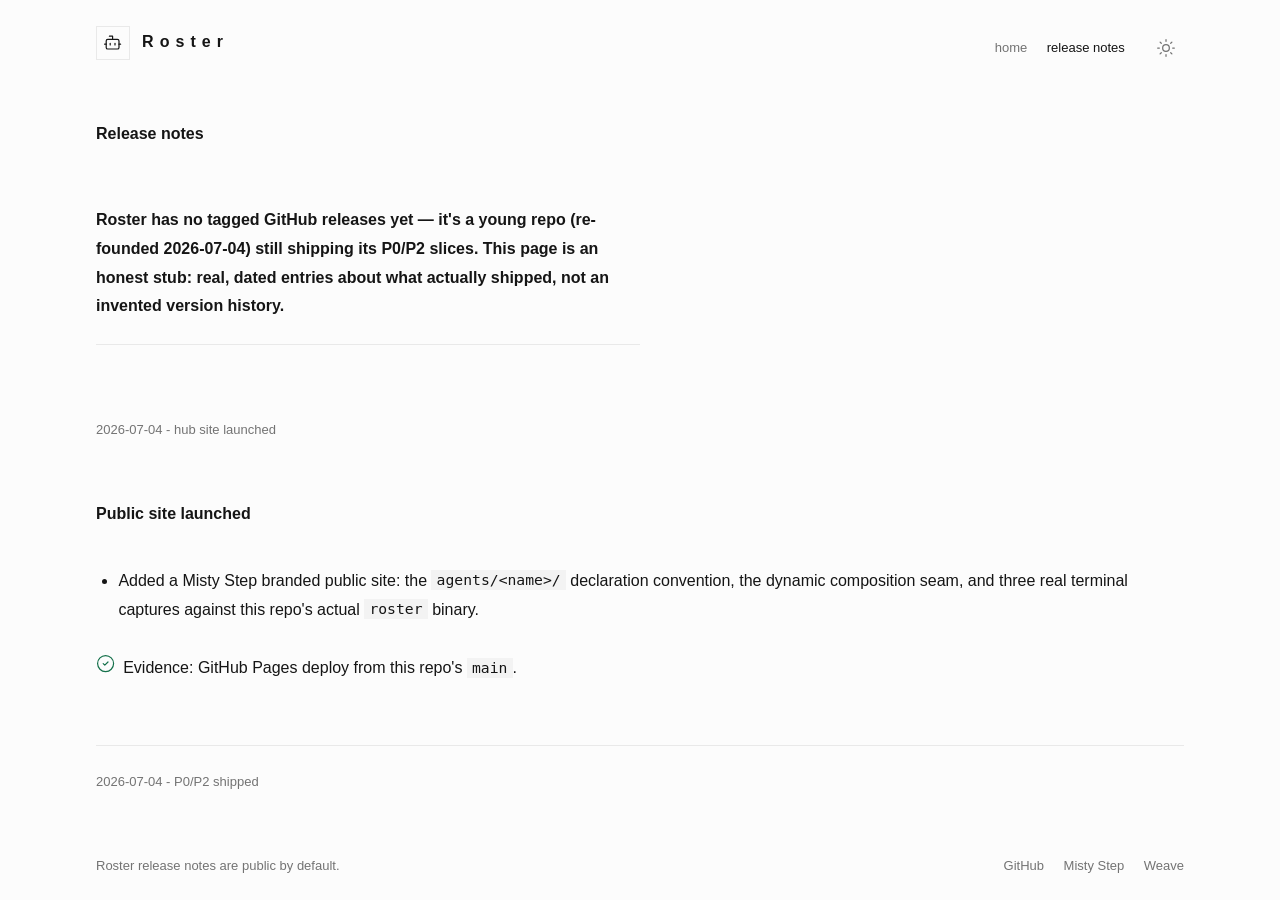
==== commit 1e3d400e: "feat(site): swap mark to Lucide bot Operator ruling 2026-07-06: Roster's mark is the `bot` glyph, no" ====
--- a/site/changelog.html
+++ b/site/changelog.html
@@ -19,11 +19,13 @@
   </head>
   <body>
     <svg aria-hidden="true" width="0" height="0" style="position: absolute">
-      <symbol id="i-users" viewBox="0 0 24 24">
-        <path d="M16 21v-2a4 4 0 0 0-4-4H6a4 4 0 0 0-4 4v2" />
-        <path d="M16 3.128a4 4 0 0 1 0 7.744" />
-        <path d="M22 21v-2a4 4 0 0 0-3-3.87" />
-        <circle cx="9" cy="7" r="4" />
+      <symbol id="i-bot" viewBox="0 0 24 24">
+        <path d="M12 8V4H8" />
+        <rect width="16" height="12" x="4" y="8" rx="2" />
+        <path d="M2 14h2" />
+        <path d="M20 14h2" />
+        <path d="M15 13v2" />
+        <path d="M9 13v2" />
       </symbol>
       <symbol id="i-sun" viewBox="0 0 24 24">
         <circle cx="12" cy="12" r="4" />
@@ -49,8 +51,8 @@
       <header class="ae-bar msk-bar">
         <a class="ae-logo" href="./" aria-label="Roster home">
           <span class="ae-app-mark" aria-hidden="true">
-            <svg class="ae-icon" data-lucide="users">
-              <use href="#i-users" />
+            <svg class="ae-icon" data-lucide="bot">
+              <use href="#i-bot" />
             </svg>
           </span>
           <span class="ae-name">Roster</span>
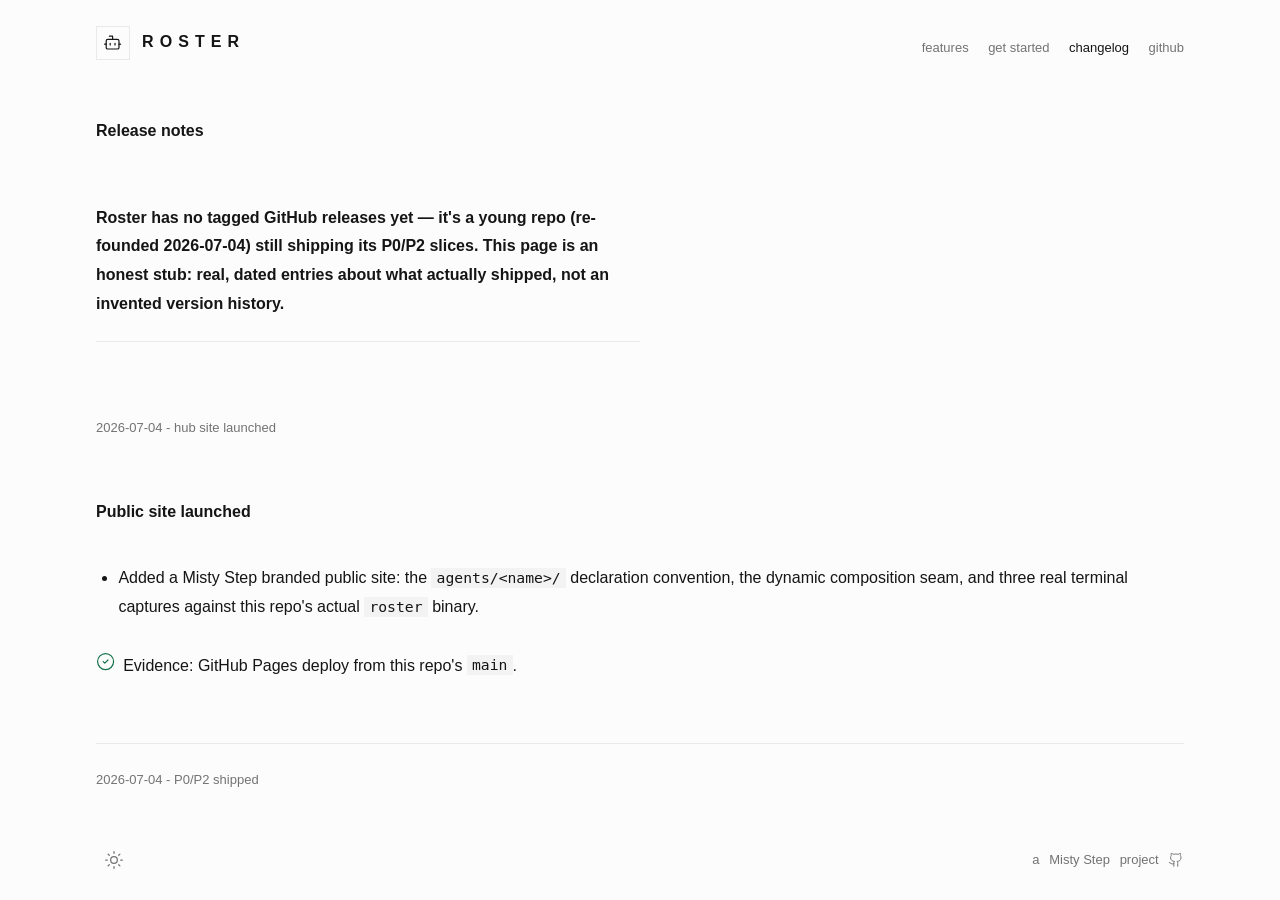
==== commit 231e5a85: "feat(site): lock roster fleet marketing site Agent: codex-worker  Agent-Surface: Codex CLI  Agent-Ta" ====
--- a/site/changelog.html
+++ b/site/changelog.html
@@ -45,6 +45,12 @@
         <circle cx="12" cy="12" r="10" />
         <path d="m9 12 2 2 4-4" />
       </symbol>
+      <symbol id="i-github" viewBox="0 0 24 24">
+        <path
+          d="M15 22v-4a4.8 4.8 0 0 0-1-3.5c3 0 6-2 6-5.5.08-1.25-.27-2.48-1-3.5.28-1.15.28-2.35 0-3.5 0 0-1 0-3 1.5-2.64-.5-5.36-.5-8 0C6 2 5 2 5 2c-.3 1.15-.3 2.35 0 3.5A5.403 5.403 0 0 0 4 9c0 3.5 3 5.5 6 5.5-.39.49-.68 1.05-.85 1.65-.17.6-.22 1.23-.15 1.85v4"
+        />
+        <path d="M9 18c-4.51 2-5-2-7-2" />
+      </symbol>
     </svg>
 
     <div class="ae-screen ae-wide">
@@ -57,16 +63,12 @@
           </span>
           <span class="ae-name">Roster</span>
         </a>
-        <span class="msk-actions">
-          <nav class="ae-chrome msk-nav" aria-label="Site">
-            <a href="./">home</a>
-            <a href="changelog.html" aria-current="page">release notes</a>
-          </nav>
-          <button class="ae-mode" aria-label="toggle color mode">
-            <svg class="ae-icon ae-sun"><use href="#i-sun" /></svg>
-            <svg class="ae-icon ae-moon"><use href="#i-moon" /></svg>
-          </button>
-        </span>
+        <nav class="ae-chrome msk-nav" aria-label="Site">
+          <a href="features.html">features</a>
+          <a href="get-started.html">get started</a>
+          <a href="changelog.html" aria-current="page">changelog</a>
+          <a href="https://github.com/misty-step/roster">github</a>
+        </nav>
       </header>
 
       <main class="ae-stage ae-stage-scroll">
@@ -128,20 +130,20 @@
       </main>
 
       <footer class="ae-bar msk-footer">
-        <p class="ae-chrome">Roster release notes are public by default.</p>
-        <nav class="ae-foot-links ae-chrome" aria-label="Footer">
+        <button class="ae-mode" aria-label="toggle color mode">
+          <svg class="ae-icon ae-sun"><use href="#i-sun" /></svg>
+          <svg class="ae-icon ae-moon"><use href="#i-moon" /></svg>
+        </button>
+        <p class="ae-chrome msk-foot-credit">
+          a <a href="https://mistystep.io">Misty Step</a> project
           <a
-            data-footer-link="github"
             href="https://github.com/misty-step/roster"
-            >GitHub</a
+            aria-label="Roster on GitHub"
+            class="msk-foot-gh"
           >
-          <a data-footer-link="misty-step" href="https://mistystep.io"
-            >Misty Step</a
-          >
-          <a data-footer-link="weave" href="https://misty-step.github.io/weave/"
-            >Weave</a
-          >
-        </nav>
+            <svg class="ae-icon" aria-hidden="true"><use href="#i-github" /></svg>
+          </a>
+        </p>
       </footer>
     </div>
 
--- a/site/marketing.css
+++ b/site/marketing.css
@@ -18,6 +18,54 @@
 .msk-nav {
   display: inline-flex;
   gap: var(--ae-space-5);
+}
+
+/* the marketing shell's wordmark reads uppercase; the app-facing
+   .ae-name token elsewhere in the kit stays as-authored. */
+.msk-bar .ae-name {
+  text-transform: uppercase;
+}
+
+/* the hero screen: full viewport, no scroll, a background image behind
+   the copy. Whole-viewport on every hero layout (Split, Mural, ...). */
+.msk-hero-screen {
+  position: relative;
+}
+
+.msk-hero-bg {
+  position: absolute;
+  inset: 0;
+  background-size: cover;
+  background-position: center;
+  /* locked opacity, see DESIGN.md's hero-lock table (misty-step-936) */
+  opacity: 0.35;
+  z-index: 0;
+}
+
+.msk-hero-screen > .ae-bar,
+.msk-hero-screen > .ae-stage {
+  position: relative;
+  z-index: 1;
+}
+
+/* Split: copy sits directly on the page, left-aligned, no panel. */
+.msk-hero-split {
+  max-width: 52%;
+  display: grid;
+  gap: var(--ae-space-6);
+}
+
+.msk-hero-title {
+  font-weight: var(--ae-w-black);
+  font-size: clamp(1.9rem, 1.1rem + 3vw, 3.2rem);
+  line-height: 1.08;
+  letter-spacing: 0;
+  color: var(--ae-ink);
+  max-width: 22ch;
+}
+
+.msk-hero-split .ae-button {
+  width: fit-content;
 }
 
 .msk-nav a[aria-current='page'] {
@@ -99,7 +147,28 @@
 }
 
 .msk-footer {
-  align-items: baseline;
+  align-items: center;
+}
+
+/* mistystep.io site-footer.tsx parity: mode toggle left (see header),
+   credit + github glyph right. No bare URL, no email, no copyright. */
+.msk-foot-credit {
+  display: inline-flex;
+  align-items: center;
+  gap: var(--ae-space-3);
+}
+
+.msk-foot-credit a {
+  color: var(--ae-ink-muted);
+  text-decoration: none;
+}
+
+.msk-foot-credit a:hover {
+  color: var(--ae-ink);
+}
+
+.msk-foot-gh {
+  display: inline-flex;
 }
 
 .msk-zoom {
@@ -149,4 +218,12 @@
   .msk-gallery {
     grid-template-columns: 1fr;
   }
-}
+
+  .msk-hero-split {
+    max-width: 100%;
+  }
+
+  .msk-hero-title {
+    font-size: clamp(1.6rem, 1.2rem + 5vw, 2.4rem);
+  }
+}
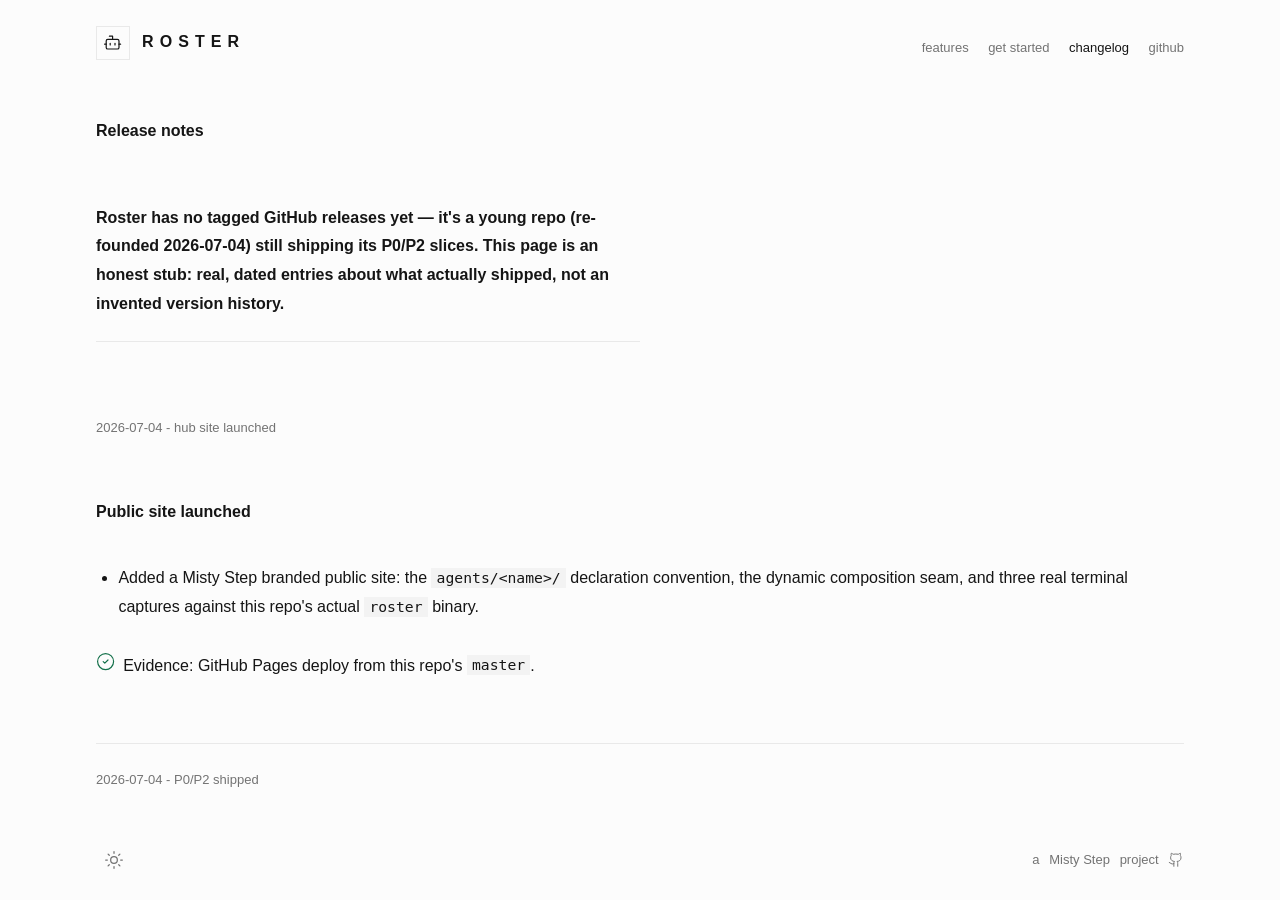
==== commit 920bd36b: "chore(repo): make master the canonical branch Update the repo-owned CI and Pages evidence before mov" ====
--- a/site/changelog.html
+++ b/site/changelog.html
@@ -98,7 +98,7 @@
               </svg>
               <span class="ae-status-label"
                 >Evidence: GitHub Pages deploy from this repo's
-                <code>main</code>.</span
+                <code>master</code>.</span
               >
             </p>
           </section>
@@ -117,12 +117,10 @@
                 <code>instructions.md</code> directly — no separate database.
               </li>
               <li>
-                <code>roster sync</code> installs the default lead agent's
-                harness-native files (<code>.codex/agents/lead.md</code>,
-                <code>.claude/agents/lead.md</code>,
-                <code>.pi/agents/lead.md</code>) without overwriting existing
-                harness-kit bootstrap globals; <code>--disable</code> rolls
-                it back via the same manifest.
+                <code>roster sync</code> installs the default orchestrator
+                through native Claude Code, Codex, and OMP projections while
+                preserving unmarked harness-local state; <code>--disable</code>
+                rolls it back via the same manifest.
               </li>
             </ul>
           </section>
--- a/site/marketing.css
+++ b/site/marketing.css
@@ -56,12 +56,12 @@
 }
 
 .msk-hero-title {
-  font-weight: var(--ae-w-black);
-  font-size: clamp(1.9rem, 1.1rem + 3vw, 3.2rem);
-  line-height: 1.08;
-  letter-spacing: 0;
-  color: var(--ae-ink);
-  max-width: 22ch;
+  font-weight: var(--ae-w-bold);
+  font-size: clamp(1.7rem, 2.8vw, 2.6rem);
+  line-height: 1.25;
+  letter-spacing: -0.01em;
+  color: var(--ae-ink);
+  max-width: 24ch;
 }
 
 .msk-hero-split .ae-button {
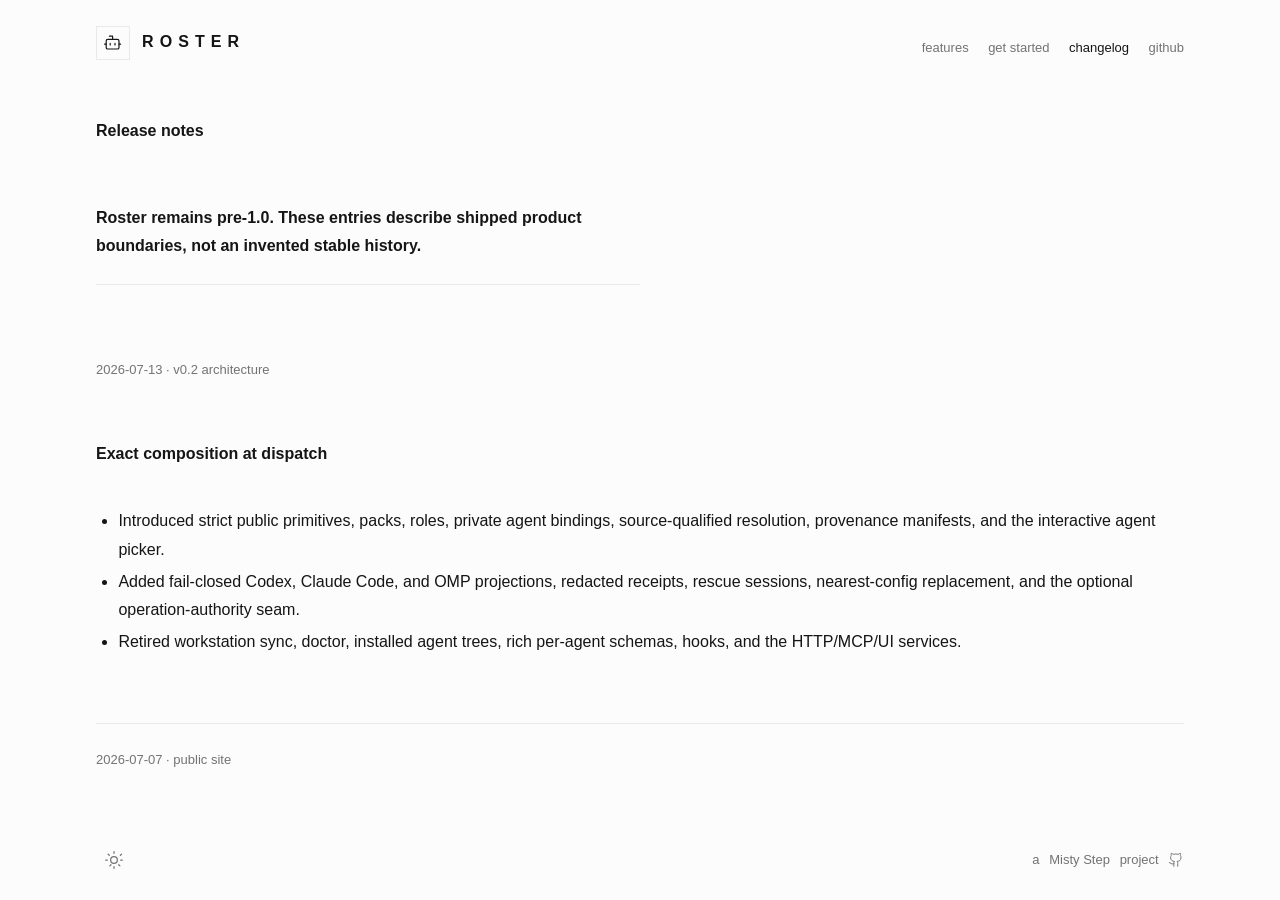
==== commit cb9a257d: "feat: rebuild Roster as an exact agent compiler Replace workstation convergence and runtime services" ====
--- a/site/changelog.html
+++ b/site/changelog.html
@@ -1,150 +1,26 @@
 <!doctype html>
 <html lang="en">
   <head>
-    <meta charset="utf-8" />
-    <meta name="viewport" content="width=device-width, initial-scale=1" />
-    <title>Roster release notes</title>
-    <meta name="description" content="User-facing release notes for Roster." />
-    <script>
-      try {
-        var m = localStorage.getItem('ae-mode');
-        if (m === 'dark' || m === 'light') {
-          document.documentElement.classList.add(m);
-          document.documentElement.style.colorScheme = m;
-        }
-      } catch (e) {}
-    </script>
-    <link rel="stylesheet" href="aesthetic.css" />
-    <link rel="stylesheet" href="marketing.css" />
+    <meta charset="utf-8" /><meta name="viewport" content="width=device-width, initial-scale=1" />
+    <title>Roster release notes</title><meta name="description" content="User-facing release notes for Roster." />
+    <script>try{var m=localStorage.getItem('ae-mode');if(m==='dark'||m==='light'){document.documentElement.classList.add(m);document.documentElement.style.colorScheme=m}}catch(e){}</script>
+    <link rel="stylesheet" href="aesthetic.css" /><link rel="stylesheet" href="marketing.css" />
   </head>
   <body>
-    <svg aria-hidden="true" width="0" height="0" style="position: absolute">
-      <symbol id="i-bot" viewBox="0 0 24 24">
-        <path d="M12 8V4H8" />
-        <rect width="16" height="12" x="4" y="8" rx="2" />
-        <path d="M2 14h2" />
-        <path d="M20 14h2" />
-        <path d="M15 13v2" />
-        <path d="M9 13v2" />
-      </symbol>
-      <symbol id="i-sun" viewBox="0 0 24 24">
-        <circle cx="12" cy="12" r="4" />
-        <path d="M12 2v2" />
-        <path d="M12 20v2" />
-        <path d="m4.93 4.93 1.41 1.41" />
-        <path d="m17.66 17.66 1.41 1.41" />
-        <path d="M2 12h2" />
-        <path d="M20 12h2" />
-        <path d="m6.34 17.66-1.41 1.41" />
-        <path d="m19.07 4.93-1.41 1.41" />
-      </symbol>
-      <symbol id="i-moon" viewBox="0 0 24 24">
-        <path d="M12 3a6 6 0 0 0 9 9 9 9 0 1 1-9-9Z" />
-      </symbol>
-      <symbol id="i-circle-check" viewBox="0 0 24 24">
-        <circle cx="12" cy="12" r="10" />
-        <path d="m9 12 2 2 4-4" />
-      </symbol>
-      <symbol id="i-github" viewBox="0 0 24 24">
-        <path
-          d="M15 22v-4a4.8 4.8 0 0 0-1-3.5c3 0 6-2 6-5.5.08-1.25-.27-2.48-1-3.5.28-1.15.28-2.35 0-3.5 0 0-1 0-3 1.5-2.64-.5-5.36-.5-8 0C6 2 5 2 5 2c-.3 1.15-.3 2.35 0 3.5A5.403 5.403 0 0 0 4 9c0 3.5 3 5.5 6 5.5-.39.49-.68 1.05-.85 1.65-.17.6-.22 1.23-.15 1.85v4"
-        />
-        <path d="M9 18c-4.51 2-5-2-7-2" />
-      </symbol>
+    <svg aria-hidden="true" width="0" height="0" style="position:absolute">
+      <symbol id="i-bot" viewBox="0 0 24 24"><path d="M12 8V4H8"/><rect width="16" height="12" x="4" y="8" rx="2"/><path d="M2 14h2M20 14h2M15 13v2M9 13v2"/></symbol>
+      <symbol id="i-sun" viewBox="0 0 24 24"><circle cx="12" cy="12" r="4"/><path d="M12 2v2M12 20v2M2 12h2M20 12h2m-13.66 5.66-1.41 1.41m14.14-14.14-1.41 1.41M6.34 6.34 4.93 4.93m14.14 14.14-1.41-1.41"/></symbol>
+      <symbol id="i-moon" viewBox="0 0 24 24"><path d="M12 3a6 6 0 0 0 9 9 9 9 0 1 1-9-9Z"/></symbol>
+      <symbol id="i-github" viewBox="0 0 24 24"><path d="M15 22v-4a4.8 4.8 0 0 0-1-3.5c3 0 6-2 6-5.5.08-1.25-.27-2.48-1-3.5.28-1.15.28-2.35 0-3.5 0 0-1 0-3 1.5-2.64-.5-5.36-.5-8 0C6 2 5 2 5 2c-.3 1.15-.3 2.35 0 3.5A5.4 5.4 0 0 0 4 9c0 3.5 3 5.5 6 5.5-.78.98-1.12 2.21-1 3.5v4"/><path d="M9 18c-4.51 2-5-2-7-2"/></symbol>
     </svg>
-
     <div class="ae-screen ae-wide">
-      <header class="ae-bar msk-bar">
-        <a class="ae-logo" href="./" aria-label="Roster home">
-          <span class="ae-app-mark" aria-hidden="true">
-            <svg class="ae-icon" data-lucide="bot">
-              <use href="#i-bot" />
-            </svg>
-          </span>
-          <span class="ae-name">Roster</span>
-        </a>
-        <nav class="ae-chrome msk-nav" aria-label="Site">
-          <a href="features.html">features</a>
-          <a href="get-started.html">get started</a>
-          <a href="changelog.html" aria-current="page">changelog</a>
-          <a href="https://github.com/misty-step/roster">github</a>
-        </nav>
-      </header>
-
-      <main class="ae-stage ae-stage-scroll">
-        <article class="ae-doc msk-page" aria-labelledby="release-notes-title">
-          <h1 id="release-notes-title">Release notes</h1>
-          <p class="ae-lede">
-            Roster has no tagged GitHub releases yet — it's a young repo
-            (re-founded 2026-07-04) still shipping its P0/P2 slices. This page
-            is an honest stub: real, dated entries about what actually
-            shipped, not an invented version history.
-          </p>
-
-          <section class="msk-release">
-            <p class="ae-chrome">2026-07-04 - hub site launched</p>
-            <h2>Public site launched</h2>
-            <ul>
-              <li>
-                Added a Misty Step branded public site: the
-                <code>agents/&lt;name&gt;/</code> declaration convention, the
-                dynamic composition seam, and three real terminal captures
-                against this repo's actual <code>roster</code> binary.
-              </li>
-            </ul>
-            <p class="ae-status">
-              <svg class="ae-icon ae-ok" data-lucide="circle-check">
-                <use href="#i-circle-check" />
-              </svg>
-              <span class="ae-status-label"
-                >Evidence: GitHub Pages deploy from this repo's
-                <code>master</code>.</span
-              >
-            </p>
-          </section>
-
-          <section class="msk-release">
-            <p class="ae-chrome">2026-07-04 - P0/P2 shipped</p>
-            <h2>Declare, list, materialize, brief, and sync agents</h2>
-            <ul>
-              <li>
-                <code>roster list</code>, <code>roster show &lt;agent&gt;</code>,
-                <code>roster materialize &lt;agent&gt; --harness
-                &lt;target&gt;</code>, and <code>roster brief
-                &lt;agent&gt;</code> (with <code>--card</code>,
-                <code>--add-skill</code>, and <code>--add-mcp</code>
-                overrides) read <code>agents/&lt;name&gt;/role.yaml</code> and
-                <code>instructions.md</code> directly — no separate database.
-              </li>
-              <li>
-                <code>roster sync</code> installs the default orchestrator
-                through native Claude Code, Codex, and OMP projections while
-                preserving unmarked harness-local state; <code>--disable</code>
-                rolls it back via the same manifest.
-              </li>
-            </ul>
-          </section>
-        </article>
-      </main>
-
-      <footer class="ae-bar msk-footer">
-        <button class="ae-mode" aria-label="toggle color mode">
-          <svg class="ae-icon ae-sun"><use href="#i-sun" /></svg>
-          <svg class="ae-icon ae-moon"><use href="#i-moon" /></svg>
-        </button>
-        <p class="ae-chrome msk-foot-credit">
-          a <a href="https://mistystep.io">Misty Step</a> project
-          <a
-            href="https://github.com/misty-step/roster"
-            aria-label="Roster on GitHub"
-            class="msk-foot-gh"
-          >
-            <svg class="ae-icon" aria-hidden="true"><use href="#i-github" /></svg>
-          </a>
-        </p>
-      </footer>
-    </div>
-
-    <script src="mode.js"></script>
+      <header class="ae-bar msk-bar"><a class="ae-logo" href="./" aria-label="Roster home"><span class="ae-app-mark"><svg class="ae-icon"><use href="#i-bot"/></svg></span><span class="ae-name">Roster</span></a><nav class="ae-chrome msk-nav" aria-label="Site"><a href="features.html">features</a><a href="get-started.html">get started</a><a href="changelog.html" aria-current="page">changelog</a><a href="https://github.com/misty-step/roster">github</a></nav></header>
+      <main class="ae-stage ae-stage-scroll"><article class="ae-doc msk-page" aria-labelledby="title">
+        <h1 id="title">Release notes</h1><p class="ae-lede">Roster remains pre-1.0. These entries describe shipped product boundaries, not an invented stable history.</p>
+        <section class="msk-release"><p class="ae-chrome">2026-07-13 · v0.2 architecture</p><h2>Exact composition at dispatch</h2><ul><li>Introduced strict public primitives, packs, roles, private agent bindings, source-qualified resolution, provenance manifests, and the interactive agent picker.</li><li>Added fail-closed Codex, Claude Code, and OMP projections, redacted receipts, rescue sessions, nearest-config replacement, and the optional operation-authority seam.</li><li>Retired workstation sync, doctor, installed agent trees, rich per-agent schemas, hooks, and the HTTP/MCP/UI services.</li></ul></section>
+        <section class="msk-release"><p class="ae-chrome">2026-07-07 · public site</p><h2>Misty Step public shell</h2><ul><li>Published the locked “Collect primitives. Compose agents. Dispatch anywhere.” homepage using the shared Aesthetic system.</li></ul></section>
+      </article></main>
+      <footer class="ae-bar msk-footer"><button class="ae-mode" aria-label="toggle color mode"><svg class="ae-icon ae-sun"><use href="#i-sun"/></svg><svg class="ae-icon ae-moon"><use href="#i-moon"/></svg></button><p class="ae-chrome msk-foot-credit">a <a href="https://mistystep.io">Misty Step</a> project <a href="https://github.com/misty-step/roster" aria-label="Roster on GitHub" class="msk-foot-gh"><svg class="ae-icon"><use href="#i-github"/></svg></a></p></footer>
+    </div><script src="mode.js"></script>
   </body>
 </html>
--- a/site/aesthetic.css
+++ b/site/aesthetic.css
@@ -1,5 +1,5 @@
 /* ═══════════════════════════════════════════════════════════════════
-   aesthetic v2.17.1
+   aesthetic v0.25.0
    The Misty Step design system. https://github.com/misty-step/aesthetic
 
    The law:
@@ -105,7 +105,10 @@
   --ae-space-8: 3em; /* section — top-level margins */
 
   /* z-index scale: named layers so consumers don't guess at magic numbers */
-  --ae-z-tip: 10; /* tooltips, hover whispers */
+  --ae-z-backdrop: 40; /* modal backdrop below its decision panel */
+  --ae-z-dialog: 41; /* modal decision panel */
+  --ae-z-pop: 50; /* portaled menus and popovers above modal decisions */
+  --ae-z-tip: 60; /* portaled tooltips above popovers and dialogs */
   --ae-z-toast: 100; /* toasts, persistent notifications */
 
   /* motion: feedback, never decoration */
@@ -565,6 +568,17 @@
   color: var(--ae-ink);
 }
 
+/* Headless triggers render real buttons; remove UA chrome when a status
+   mark is used as the trigger without turning its words into a button. */
+button.ae-status {
+  background: none;
+  border: 0;
+  padding: 0;
+  margin: 0;
+  font: inherit;
+  color: inherit;
+  text-align: left;
+}
 .ae-icon-row {
   display: grid;
   grid-template-columns: auto minmax(0, 1fr);
@@ -835,22 +849,26 @@
     transform: rotate(0) scale(1);
   }
 
-  :root:not(.light):not([data-ae-mode='light']) dialog.ae-dialog {
+  :root:not(.light):not([data-ae-mode='light']) dialog.ae-dialog,
+  :root:not(.light):not([data-ae-mode='light']) .ae-dialog-panel {
     background: var(--ae-wash);
     box-shadow: none;
   }
 
-  :root:not(.light):not([data-ae-mode='light']) dialog.ae-dialog::backdrop {
+  :root:not(.light):not([data-ae-mode='light']) dialog.ae-dialog::backdrop,
+  :root:not(.light):not([data-ae-mode='light']) .ae-dialog-backdrop {
     background: rgba(18, 18, 18, 0.4);
   }
 
   :root:not(.light):not([data-ae-mode='light']) .ae-pop,
+  :root:not(.light):not([data-ae-mode='light']) .ae-pop-surface,
   :root:not(.light):not([data-ae-mode='light']) .ae-toast {
     background: var(--ae-wash);
     box-shadow: none;
   }
 
-  :root:not(.light):not([data-ae-mode='light']) [data-ae-tip]::after {
+  :root:not(.light):not([data-ae-mode='light']) [data-ae-tip]::after,
+  :root:not(.light):not([data-ae-mode='light']) .ae-tip-surface {
     background: var(--ae-wash);
   }
 }
@@ -887,6 +905,50 @@
 
 .dark dialog.ae-dialog::backdrop,
 [data-ae-mode='dark'] dialog.ae-dialog::backdrop {
+  background: rgba(18, 18, 18, 0.4);
+}
+
+/* Headless dialog anatomy: Base UI renders separate popup and backdrop
+   elements rather than a native <dialog>. Behavior stays with Base UI;
+   these classes carry the same Aesthetic costume. */
+.ae-dialog-panel {
+  position: fixed;
+  top: 50%;
+  left: 50%;
+  translate: -50% -50%;
+  z-index: var(--ae-z-dialog);
+  border: 0;
+  border-radius: var(--ae-radius);
+  background: var(--ae-surface);
+  color: var(--ae-ink);
+  width: min(26em, calc(100vw - 3em));
+  box-sizing: border-box;
+  padding: var(--ae-space-6);
+  box-shadow:
+    0 1px 2px rgba(0, 0, 0, 0.05),
+    0 12px 36px rgba(0, 0, 0, 0.09);
+  outline: none;
+}
+
+.ae-dialog-panel[data-open] {
+  animation: ae-enter var(--ae-soft) var(--ae-ease) both;
+}
+
+.ae-dialog-backdrop {
+  position: fixed;
+  inset: 0;
+  z-index: var(--ae-z-backdrop);
+  background: rgba(252, 252, 252, 0.4);
+}
+
+.dark .ae-dialog-panel,
+[data-ae-mode='dark'] .ae-dialog-panel {
+  background: var(--ae-wash);
+  box-shadow: none;
+}
+
+.dark .ae-dialog-backdrop,
+[data-ae-mode='dark'] .ae-dialog-backdrop {
   background: rgba(18, 18, 18, 0.4);
 }
 
@@ -938,6 +1000,41 @@
 
 .dark .ae-pop,
 [data-ae-mode='dark'] .ae-pop {
+  background: var(--ae-wash);
+  box-shadow: none;
+}
+
+/* Headless menu/popover popup: its Positioner owns geometry. */
+.ae-pop-positioner {
+  z-index: var(--ae-z-pop);
+}
+
+.ae-pop-surface {
+  position: relative;
+  z-index: var(--ae-z-pop);
+  border: 1px solid var(--ae-line);
+  background: var(--ae-surface);
+  color: var(--ae-ink);
+  width: max-content;
+  max-width: 22em;
+  padding: 1em 1.2em;
+  box-shadow:
+    0 1px 2px rgba(0, 0, 0, 0.04),
+    0 8px 28px rgba(0, 0, 0, 0.06);
+  outline: none;
+}
+
+.ae-pop-surface[data-open] {
+  animation: ae-enter var(--ae-quick) var(--ae-ease) both;
+}
+
+.ae-pop-surface > .ae-menu:only-child {
+  margin: -1em -1.2em;
+  border: 0;
+}
+
+.dark .ae-pop-surface,
+[data-ae-mode='dark'] .ae-pop-surface {
   background: var(--ae-wash);
   box-shadow: none;
 }
@@ -981,6 +1078,36 @@
 
 .dark [data-ae-tip]::after,
 [data-ae-mode='dark'] [data-ae-tip]::after {
+  background: var(--ae-wash);
+}
+
+/* Headless tooltip popup: a real element instead of [data-ae-tip]'s
+   generated pseudo-element. Base UI owns delay and positioning. */
+.ae-tip-positioner {
+  z-index: var(--ae-z-tip);
+}
+
+.ae-tip-surface {
+  z-index: var(--ae-z-tip);
+  background: var(--ae-surface);
+  color: var(--ae-ink-muted);
+  border: 1px solid var(--ae-line);
+  font-family: var(--ae-font);
+  font-size: 13px;
+  font-weight: var(--ae-w-regular);
+  letter-spacing: normal;
+  line-height: 1.5;
+  padding: 0.25em 0.7em;
+  white-space: nowrap;
+  pointer-events: none;
+}
+
+.ae-tip-surface[data-open] {
+  animation: ae-enter var(--ae-quick) var(--ae-ease) both;
+}
+
+.dark .ae-tip-surface,
+[data-ae-mode='dark'] .ae-tip-surface {
   background: var(--ae-wash);
 }
 
@@ -2298,7 +2425,8 @@
   overflow-y: auto;
 }
 
-.ae-menu button {
+.ae-menu button,
+.ae-menu-item {
   display: block;
   width: 100%;
   text-align: left;
@@ -2316,12 +2444,15 @@
     background-color var(--ae-quick) var(--ae-ease);
 }
 
-.ae-menu button:hover {
+.ae-menu button:hover,
+.ae-menu-item:hover,
+.ae-menu-item[data-highlighted] {
   background: var(--ae-wash);
   color: var(--ae-ink);
 }
 
-.ae-menu button.is-sel {
+.ae-menu button.is-sel,
+.ae-menu-item.is-sel {
   color: var(--ae-ink);
   font-weight: var(--ae-w-medium);
 }
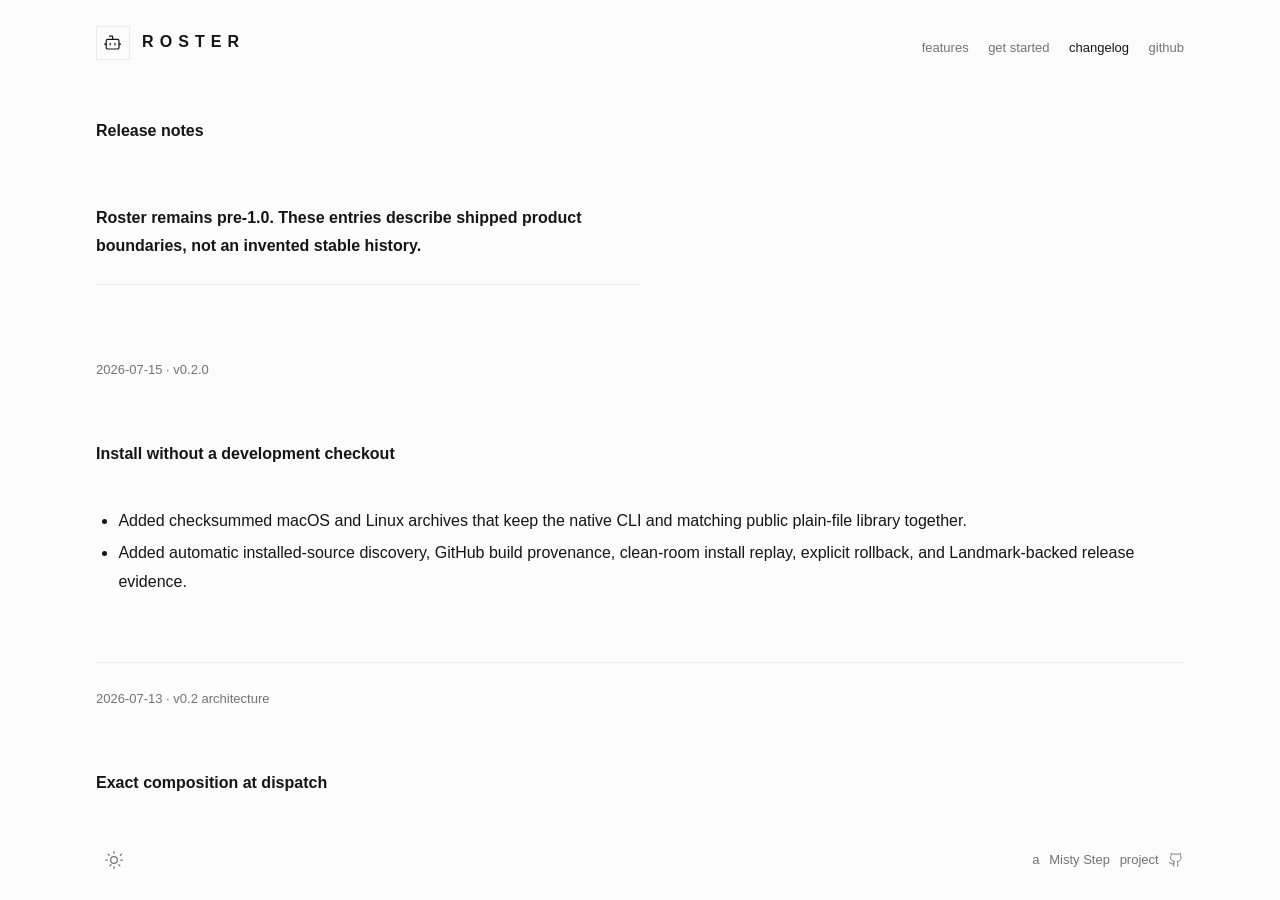
==== commit 30029a62: "feat: publish verified v0.2.0 archives" ====
--- a/site/changelog.html
+++ b/site/changelog.html
@@ -17,6 +17,7 @@
       <header class="ae-bar msk-bar"><a class="ae-logo" href="./" aria-label="Roster home"><span class="ae-app-mark"><svg class="ae-icon"><use href="#i-bot"/></svg></span><span class="ae-name">Roster</span></a><nav class="ae-chrome msk-nav" aria-label="Site"><a href="features.html">features</a><a href="get-started.html">get started</a><a href="changelog.html" aria-current="page">changelog</a><a href="https://github.com/misty-step/roster">github</a></nav></header>
       <main class="ae-stage ae-stage-scroll"><article class="ae-doc msk-page" aria-labelledby="title">
         <h1 id="title">Release notes</h1><p class="ae-lede">Roster remains pre-1.0. These entries describe shipped product boundaries, not an invented stable history.</p>
+        <section class="msk-release"><p class="ae-chrome">2026-07-15 · v0.2.0</p><h2>Install without a development checkout</h2><ul><li>Added checksummed macOS and Linux archives that keep the native CLI and matching public plain-file library together.</li><li>Added automatic installed-source discovery, GitHub build provenance, clean-room install replay, explicit rollback, and Landmark-backed release evidence.</li></ul></section>
         <section class="msk-release"><p class="ae-chrome">2026-07-13 · v0.2 architecture</p><h2>Exact composition at dispatch</h2><ul><li>Introduced strict public primitives, packs, roles, private agent bindings, source-qualified resolution, provenance manifests, and the interactive agent picker.</li><li>Added fail-closed Codex, Claude Code, and OMP projections, redacted receipts, rescue sessions, nearest-config replacement, and the optional operation-authority seam.</li><li>Retired workstation sync, doctor, installed agent trees, rich per-agent schemas, hooks, and the HTTP/MCP/UI services.</li></ul></section>
         <section class="msk-release"><p class="ae-chrome">2026-07-07 · public site</p><h2>Misty Step public shell</h2><ul><li>Published the locked “Collect primitives. Compose agents. Dispatch anywhere.” homepage using the shared Aesthetic system.</li></ul></section>
       </article></main>
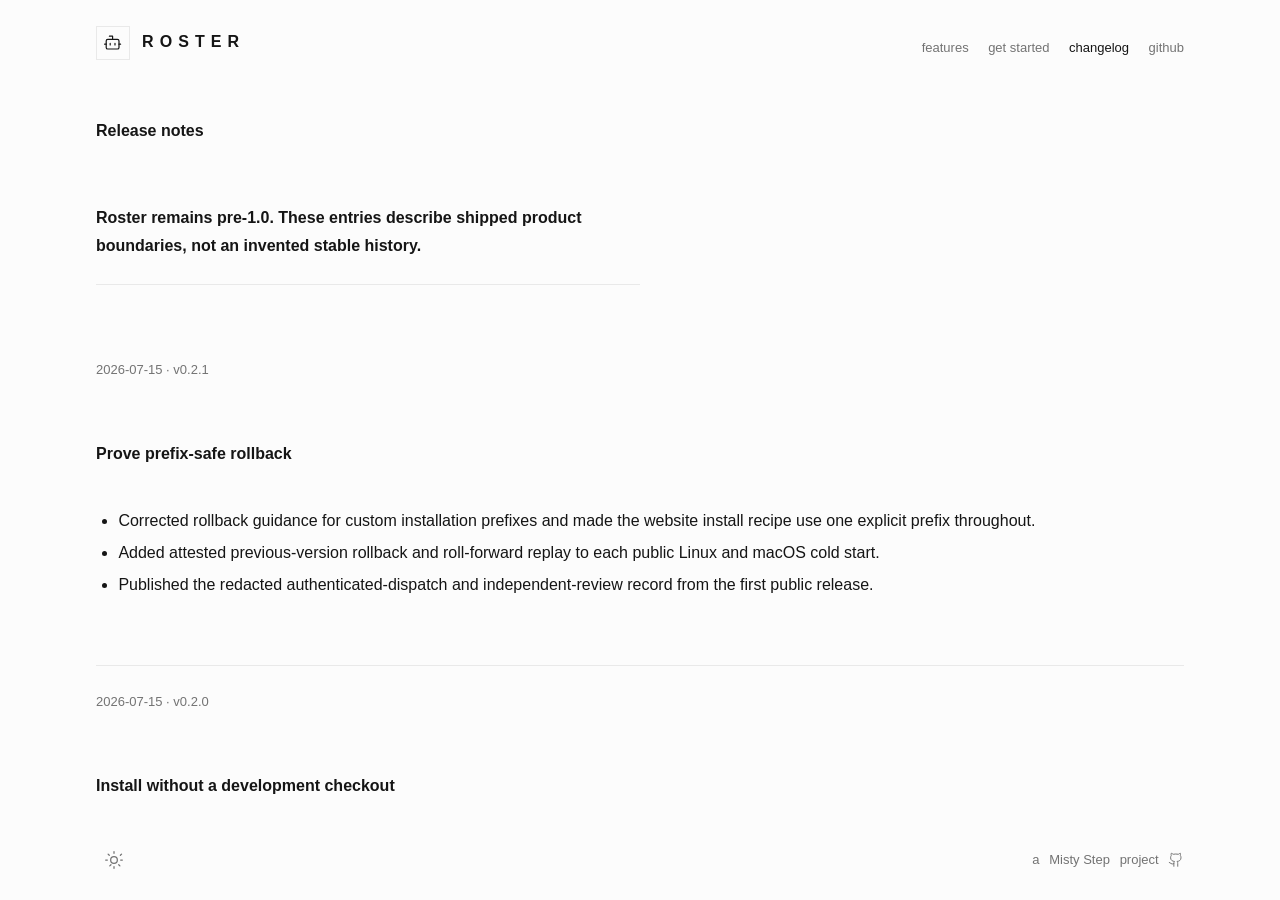
==== commit 811d7650: "release: prove prefix-safe v0.2.1 rollback" ====
--- a/site/changelog.html
+++ b/site/changelog.html
@@ -17,6 +17,7 @@
       <header class="ae-bar msk-bar"><a class="ae-logo" href="./" aria-label="Roster home"><span class="ae-app-mark"><svg class="ae-icon"><use href="#i-bot"/></svg></span><span class="ae-name">Roster</span></a><nav class="ae-chrome msk-nav" aria-label="Site"><a href="features.html">features</a><a href="get-started.html">get started</a><a href="changelog.html" aria-current="page">changelog</a><a href="https://github.com/misty-step/roster">github</a></nav></header>
       <main class="ae-stage ae-stage-scroll"><article class="ae-doc msk-page" aria-labelledby="title">
         <h1 id="title">Release notes</h1><p class="ae-lede">Roster remains pre-1.0. These entries describe shipped product boundaries, not an invented stable history.</p>
+        <section class="msk-release"><p class="ae-chrome">2026-07-15 · v0.2.1</p><h2>Prove prefix-safe rollback</h2><ul><li>Corrected rollback guidance for custom installation prefixes and made the website install recipe use one explicit prefix throughout.</li><li>Added attested previous-version rollback and roll-forward replay to each public Linux and macOS cold start.</li><li>Published the redacted authenticated-dispatch and independent-review record from the first public release.</li></ul></section>
         <section class="msk-release"><p class="ae-chrome">2026-07-15 · v0.2.0</p><h2>Install without a development checkout</h2><ul><li>Added checksummed macOS and Linux archives that keep the native CLI and matching public plain-file library together.</li><li>Added automatic installed-source discovery, GitHub build provenance, clean-room install replay, explicit rollback, and Landmark-backed release evidence.</li></ul></section>
         <section class="msk-release"><p class="ae-chrome">2026-07-13 · v0.2 architecture</p><h2>Exact composition at dispatch</h2><ul><li>Introduced strict public primitives, packs, roles, private agent bindings, source-qualified resolution, provenance manifests, and the interactive agent picker.</li><li>Added fail-closed Codex, Claude Code, and OMP projections, redacted receipts, rescue sessions, nearest-config replacement, and the optional operation-authority seam.</li><li>Retired workstation sync, doctor, installed agent trees, rich per-agent schemas, hooks, and the HTTP/MCP/UI services.</li></ul></section>
         <section class="msk-release"><p class="ae-chrome">2026-07-07 · public site</p><h2>Misty Step public shell</h2><ul><li>Published the locked “Collect primitives. Compose agents. Dispatch anywhere.” homepage using the shared Aesthetic system.</li></ul></section>
